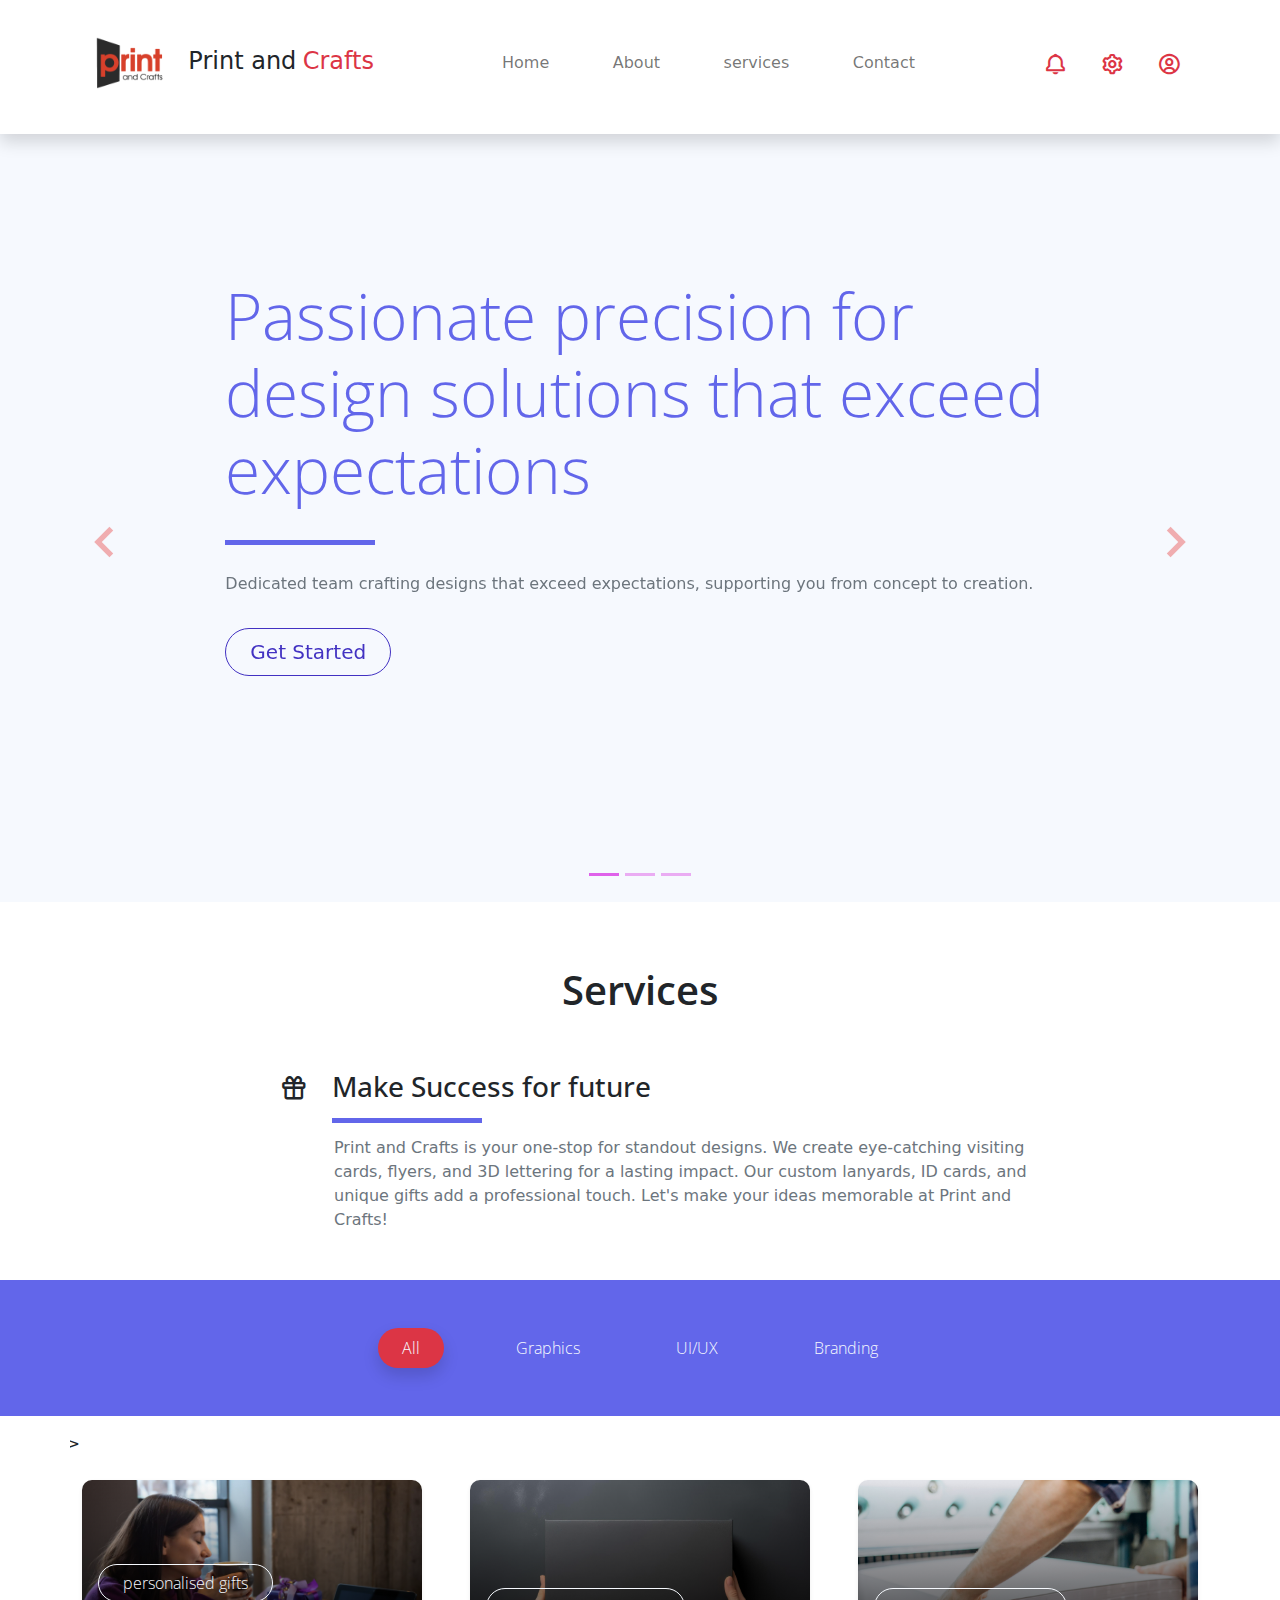
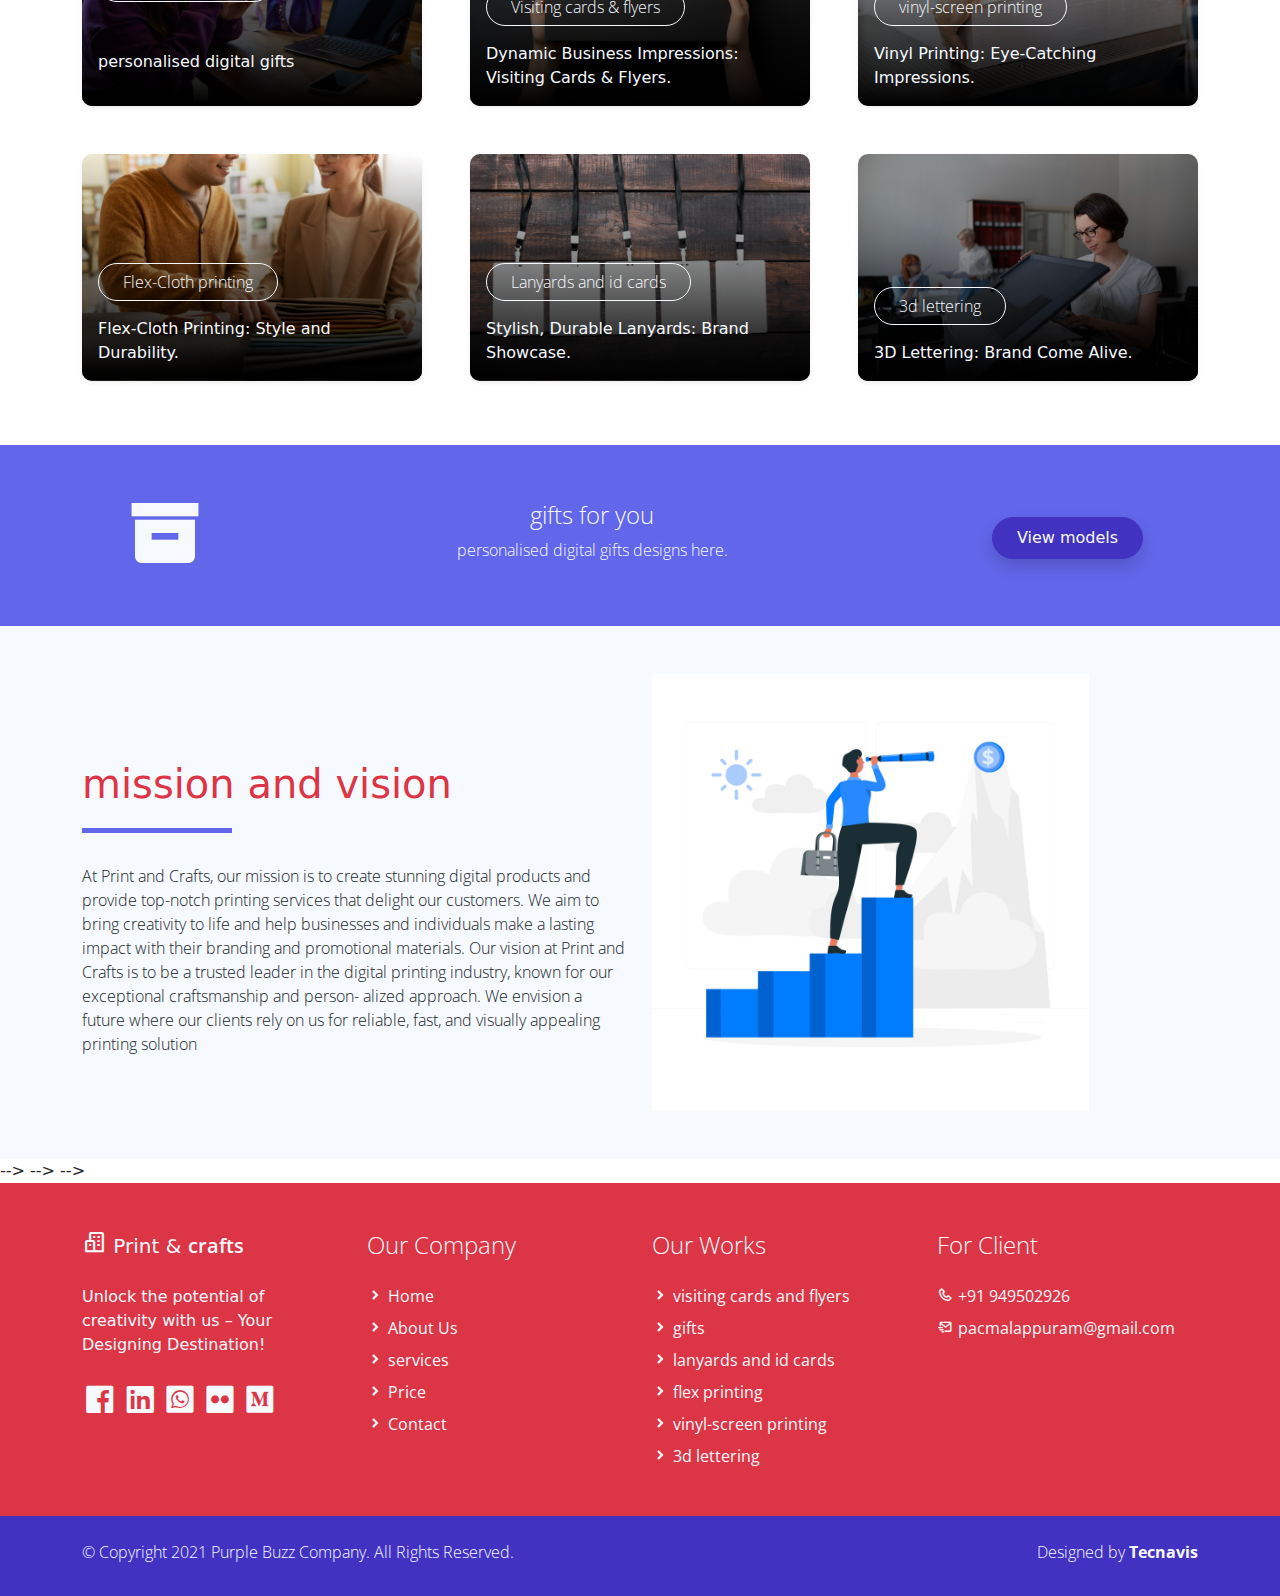
==== Purple.Buzz/Purple.Buzz/templatemo_561_purple_buzz/index.html @ 199727d6 "edit" ====
<!DOCTYPE html>
<html lang="en">

<head>
    <title>Purple Buzz HTML Template with Bootstrap 5 Beta 1</title>
    <meta charset="utf-8">
    <meta name="viewport" content="width=device-width, initial-scale=1">
    <link rel="apple-touch-icon" href="assets/img/apple-icon.png">
    <link rel="shortcut icon" type="image/x-icon" href="assets/img/favicon.ico">
    <!-- Load Require CSS -->
    <link href="assets/css/bootstrap.min.css" rel="stylesheet">
    <!-- Font CSS -->
    <link href="assets/css/boxicon.min.css" rel="stylesheet">
    <link href="https://fonts.googleapis.com/css2?family=Open+Sans:wght@300;400;600&display=swap" rel="stylesheet">
    <!-- Load Tempalte CSS -->
    <link rel="stylesheet" href="assets/css/templatemo.css">
    <!-- Custom CSS -->
    <link rel="stylesheet" href="assets/css/custom.css">
<!--
    
TemplateMo 561 Purple Buzz

https://templatemo.com/tm-561-purple-buzz

-->
</head>

<body>
    <!-- Header -->
    <nav id="main_nav" class="navbar navbar-expand-lg navbar-light bg-white shadow">
        <div class="container d-flex justify-content-between align-items-center">
            <a class="navbar-brand h1" href="index.html">
                <img src="./assets/img/logopc.png" width="100px">
                <span class="text-dark h4">Print and</span> <span class="text-danger h4">Crafts</span>
            </a>
            <button class="navbar-toggler border-0" type="button" data-bs-toggle="collapse" data-bs-target="#navbar-toggler-success" aria-controls="navbarSupportedContent" aria-expanded="false" aria-label="Toggle navigation">
                <span class="navbar-toggler-icon"></span>
            </button>

            <div class="align-self-center collapse navbar-collapse flex-fill  d-lg-flex justify-content-lg-between" id="navbar-toggler-success">
                <div class="flex-fill mx-xl-5 mb-2">
                    <ul class="nav navbar-nav d-flex justify-content-between mx-xl-5 text-center text-dark">
                        <li class="nav-item">
                            <a class="nav-link btn-outline-primary rounded-pill px-3" href="index.html">Home</a>
                        </li>
                        <li class="nav-item">
                            <a class="nav-link btn-outline-primary rounded-pill px-3" href="about.html">About</a>
                        </li>
                        <li class="nav-item">
                            <a class="nav-link btn-outline-primary rounded-pill px-3" href="work.html">services</a>
                        </li>
                        <!-- <li class="nav-item">
                            <a class="nav-link btn-outline-primary rounded-pill px-3" href="pricing.html">Pricing</a>
                        </li> -->
                        <li class="nav-item">
                            <a class="nav-link btn-outline-primary rounded-pill px-3" href="contact.html">Contact</a>
                        </li>
                    </ul>
                </div>
                <div class="navbar align-self-center d-flex">
                    <a class="nav-link" href="#"><i class='bx bx-bell bx-sm bx-tada-hover text-danger'></i></a>
                    <a class="nav-link" href="#"><i class='bx bx-cog bx-sm text-danger'></i></a>
                    <a class="nav-link" href="#"><i class='bx bx-user-circle bx-sm text-danger'></i></a>
                </div>
            </div>
        </div>
    </nav>
    <!-- Close Header -->


    <!-- Start Banner Hero -->
    <div class="banner-wrapper bg-light">
        <div id="index_banner" class="banner-vertical-center-index container-fluid pt-5">

            <!-- Start slider -->
            <div id="carouselExampleIndicators" class="carousel slide" data-bs-ride="carousel">
                <ol class="carousel-indicators">
                    <li data-bs-target="#carouselExampleIndicators" data-bs-slide-to="0" class="active"></li>
                    <li data-bs-target="#carouselExampleIndicators" data-bs-slide-to="1"></li>
                    <li data-bs-target="#carouselExampleIndicators" data-bs-slide-to="2"></li>
                </ol>
                <div class="carousel-inner">
                    <div class="carousel-item active">

                        <div class="py-5 row d-flex align-items-center">
                            <div class="banner-content col-lg-8 col-8 offset-2 m-lg-auto text-left py-5 pb-5">
                                <h1 class="banner-heading h1 text-secondary display-3 mb-0 pb-5 mx-0 px-0 light-300 typo-space-line">
                                    Passionate precision for design solutions that exceed expectations                              </h1>
                                <p class="banner-body text-muted py-3 mx-0 px-0">

                                    Dedicated team crafting designs that exceed expectations, supporting you from concept to creation.                              </p>
                                <a class="banner-button btn rounded-pill btn-outline-primary btn-lg px-4" href="#" role="button">Get Started</a>
                            </div>
                        </div>

                    </div>
                    <div class="carousel-item">

                        <div class="py-5 row d-flex align-items-center">
                            <div class="banner-content col-lg-8 col-8 offset-2 m-lg-auto text-left py-5 pb-5">
                                <h1 class="banner-heading h1 text-secondary display-3 mb-0 pb-3 mx-0 px-0 light-300">
                                    Welcome to Print and Crafts – Where Creativity Meets Precision!                                </h1>
                                <p class="banner-body text-muted py-3">
                                    Print and Crafts crafts visually appealing designs, including business essentials and unique items, with a touch of craftsmanship.
                                </p>
                                <a class="banner-button btn rounded-pill btn-outline-primary btn-lg px-4" href="#" role="button">Get Started</a>
                            </div>
                        </div>

                    </div>
                    <div class="carousel-item">

                        <div class="py-5 row d-flex align-items-center">
                            <div class="banner-content col-lg-8 col-8 offset-2 m-lg-auto text-left py-5 pb-5">
                                <h1 class="banner-heading h1 text-secondary display-3 mb-0 pb-3 mx-0 px-0 light-300">
                                    Unlock the potential of creativity with us – Your Designing Destination!                                </h1>
                                <p class="banner-body text-muted py-3">


                                    Step into a world of dimension with our stunning 3D lettering designs. Transform your signage and branding into works of art that capture attention.
                                    
                                </p>
                                <a class="banner-button btn rounded-pill btn-outline-primary btn-lg px-4" href="#" role="button">Get Started</a>
                            </div>
                        </div>

                    </div>
                </div>
                <a class="carousel-control-prev text-decoration-none" href="#carouselExampleIndicators" role="button" data-bs-slide="prev">
                    <i class='bx bx-chevron-left'></i>
                    <span class="visually-hidden">Previous</span>
                </a>
                <a class="carousel-control-next text-decoration-none" href="#carouselExampleIndicators" role="button" data-bs-slide="next">
                    <i class='bx bx-chevron-right'></i>
                    <span class="visually-hidden">Next</span>
                </a>
            </div>
            <!-- End slider -->

        </div>
    </div>
    <!-- End Banner Hero -->



    <!-- Start Service -->
    <section class="service-wrapper py-3">
        <div class="container-fluid pb-3">
            <div class="row">
                <h2 class="h2 text-center col-12 py-5 semi-bold-600">Services</h2>
                <div class="service-header col-2 col-lg-3 text-end light-300">
                    <i class='bx bx-gift h3 mt-1'></i>
                </div>
                <div class="service-heading col-10 col-lg-9 text-start float-end light-300">
                    <h2 class="h3 pb-4 typo-space-line">Make Success for future</h2>
                </div>
            </div>
            <p class="service-footer col-10 offset-2 col-lg-9 offset-lg-3 text-start pb-3 text-muted px-2">
                Print and Crafts is your one-stop for standout designs. We create eye-catching visiting cards, flyers, and 3D lettering for a lasting impact. Our custom
                 lanyards, ID cards, and unique gifts add a professional touch. Let's make your ideas memorable at Print and Crafts!
            </p>
        </div>

        <div class="service-tag py-5 bg-secondary">
            <div class="col-md-12">
                <ul class="nav d-flex justify-content-center">
                    <li class="nav-item mx-lg-4">
                        <a class="filter-btn nav-link btn-outline-primary active shadow rounded-pill text-light px-4 light-300 bg-danger" href="#" data-filter=".project">All</a>
                    </li>
                    <li class="nav-item mx-lg-4">
                        <a class="filter-btn nav-link btn-outline-primary rounded-pill text-light px-4 light-300" href="#" data-filter=".graphic">Graphics</a>
                    </li>
                    <li class="filter-btn nav-item mx-lg-4">
                        <a class="filter-btn nav-link btn-outline-primary rounded-pill text-light px-4 light-300" href="#" data-filter=".ui">UI/UX</a>
                    </li>
                    <li class="nav-item mx-lg-4">
                        <a class="filter-btn nav-link btn-outline-primary rounded-pill text-light px-4 light-300" href="#" data-filter=".branding">Branding</a>
                    </li>
                </ul>
            </div>
        </div>

    </section>

    <section class="container overflow-hidden py-5">
        <div class="row gx-5 gx-sm-3 gx-lg-5 gy-lg-5 gy-3 pb-3 projects">

            <!-- Start Recent Work -->
            <div class="col-xl-4 col-md-4 col-sm-6 project ui branding">
                <a href="#" class="service-work card border-0 text-white shadow-sm overflow-hidden mx-5 m-sm-0">
                    <img src="assets/img/young-woman-with-coffee-gift-box-front-laptop.jpg" alt="">
                    <div class="service-work-vertical card-img-overlay d-flex align-items-end">
                        <div class="service-work-content text-left text-light">
                            <span class="btn btn-outline-light rounded-pill lg-3 px-lg-4 light-300 mb-5">personalised gifts</span>
                            <p class="card-text  mb-3">personalised digital gifts</p>
                        </div>
                    </div>
                </a>
            </div><!-- End Recent Work -->

            <!-- Start Recent Work -->
            <div class="col-xl-4 col-md-4 col-sm-6 project ui graphic">
                <a href="#" class="service-work card border-0 text-white shadow-sm overflow-hidden mx-5 m-sm-0">
                    <img class="card-img" src="assets/img/4517.jpg" alt="Card image">
                    <div class="service-work-vertical card-img-overlay d-flex align-items-end">
                        <div class="service-work-content text-left text-light">
                            <span class="btn btn-outline-light rounded-pill mb-lg-3 px-lg-4 light-300">Visiting cards & flyers</span>
                            <p class="card-text">Dynamic Business Impressions: Visiting Cards & Flyers.</p>
                        </div>
                    </div>
                </a>
            </div><!-- End Recent Work -->

            <!-- Start Recent Work -->
          ?><!-- End Recent Work -->

            <!-- Start Recent Work -->
            <div class="col-xl-4 col-md-4 col-sm-6 project ui graphic">
                <a href="#" class="service-work card border-0 text-white shadow-sm overflow-hidden mx-5 m-sm-0">
                    <img class="card-img" src="assets/img/man-working-printing-house-with-paper-paints.jpg" alt="Card image">
                    <div class="service-work-vertical card-img-overlay d-flex align-items-end">
                        <div class="service-work-content text-left text-light">
                            <span class="btn btn-outline-light rounded-pill mb-lg-3 px-lg-4 light-300">vinyl-screen printing</span>
                            <p class="card-text">Vinyl Printing: Eye-Catching Impressions.</p>
                        </div>
                    </div>
                </a>
            </div><!-- End Recent Work -->

            <!-- Start Recent Work -->
            <!-- <div class="col-xl-4 col-md-4 col-sm-6 project ui graphic">
                <a href="#" class="service-work card border-0 text-white shadow-sm overflow-hidden mx-5 m-sm-0">
                    <img class="card-img" src="./assets/img/services-05.jpg" alt="Card image">
                    <div class="service-work-vertical card-img-overlay d-flex align-items-end">
                        <div class="service-work-content text-left text-light">
                            <span class="btn btn-outline-light rounded-pill mb-lg-3 px-lg-4 light-300">Digtal Marketing</span>
                            <p class="card-text">Lorem ipsum dolor sit amet, consectetur adipisicing</p>
                        </div>
                    </div>
                </a>
            </div>End Recent Work -->

            <!-- Start Recent Work -->
            <div class="col-xl-4 col-md-4 col-sm-6 project branding">
                <a href="#" class="service-work card border-0 text-white shadow-sm overflow-hidden mx-5 m-sm-0">
                    <img class="card-img" src="assets/img/scenery-designers-work.jpg" alt="Card image">
                    <div class="service-work-vertical card-img-overlay d-flex align-items-end">
                        <div class="service-work-content text-left text-light">
                            <span class="btn btn-outline-light rounded-pill mb-lg-3 px-lg-4 light-300">Flex-Cloth printing</span>
                            <p class="card-text">Flex-Cloth Printing: Style and Durability.</p>
                        </div>
                    </div>
                </a>
            </div><!-- End Recent Work -->

            <!-- Start Recent Work -->
            <div class="col-xl-4 col-md-4 col-sm-6 project branding">
                <a href="#" class="service-work card border-0 text-white shadow-sm overflow-hidden mx-5 m-sm-0">
                    <img class="card-img" src="assets/img/five-card-badges-with-ropes-wooden-table.jpg" alt="Card image">
                    <div class="service-work-vertical card-img-overlay d-flex align-items-end">
                        <div class="service-work-content text-left text-light">
                            <span class="btn btn-outline-light rounded-pill mb-lg-3 px-lg-4 light-300">Lanyards and id cards</span>
                            <p class="card-text">Stylish, Durable Lanyards: Brand Showcase.</p>
                        </div>
                    </div>
                </a>
            </div><!-- End Recent Work -->

            <!-- Start Recent Work -->
            <div class="col-xl-4 col-md-4 col-sm-6 project ui graphic branding">
                <a href="#" class="service-work card border-0 text-white shadow-sm overflow-hidden mx-5 m-sm-0">
                    <img class="card-img" src="./assets/img/woman-working-office-using-printer.jpg" alt="Card image">
                    <div class="service-work-vertical card-img-overlay d-flex align-items-end">
                        <div class="service-work-content text-left text-light">
                            <span class="btn btn-outline-light rounded-pill mb-lg-3 px-lg-4 light-300">3d lettering</span>
                            <p class="card-text">3D Lettering: Brand Come Alive.</p>
                        </div>
                    </div>
                </a>
            </div><!-- End Recent Work -->

        </div>
    </section>
    <!-- End Service -->






    <!-- Start View Work -->
  <section class="bg-secondary">
        <div class="container py-5">
            <div class="row d-flex justify-content-center text-center">
                <div class="col-lg-2 col-12 text-light align-items-center">
           
                    <i class='display-1 bx bxs-box bx-lg'></i>
                </div>
                <div class="col-lg-7 col-12 text-light pt-2">
                    <h3 class="h4 light-300">gifts for you</h3>
                    <p class="light-300">personalised digital gifts designs here.</p>
                </div>
                <div class="col-lg-3 col-12 pt-4">
                    <a href="#" class="btn btn-primary rounded-pill btn-block shadow px-4 py-2">View models</a>
                </div>
            </div>
        </div>
    </section>
    
 <!-- Start Banner Hero -->
 <section class="bg-light w-100">
    <div class="container">
        <div class="row d-flex align-items-center py-5">
            <div class="col-lg-6 text-start">
                <h1 class="h2 py-5 text-danger typo-space-line">mission and vision</h1>
                <p class="light-300">
                    At Print and Crafts, our mission is to create stunning digital products and provide top-notch printing services that delight our customers.
                    We aim to bring creativity to life and help businesses and individuals make a lasting impact with their branding and promotional materials.
                    Our vision at Print and Crafts is to be a trusted leader in the digital printing industry, known for our exceptional craftsmanship and person-
                    alized approach. We envision a future where our clients rely on us for reliable, fast, and visually appealing printing solution                </p>
            </div>
            <div class="col-lg-6">
                <img src="./assets/img/5899209.jpg" width="80%">
            </div>
        </div>
    </div>
</section>
<!-- End Banner Hero -->

    <!-- Start Recent Work
    <section class="py-5 mb-5">
        <div class="container">
            <div class="recent-work-header row text-center pb-5">
                <h2 class="col-md-6 m-auto h2 semi-bold-600 py-5">Recent Works</h2>
            </div>
            <div class="row gy-5 g-lg-5 mb-4">

                <!-- Start Recent Work -->
                <!-- <div class="col-md-4 mb-3">
                    <a href="#" class="recent-work card border-0 shadow-lg overflow-hidden">
                        <img class="recent-work-img card-img" src="./assets/img/recent-work-01.jpg" alt="Card image">
                        <div class="recent-work-vertical card-img-overlay d-flex align-items-end">
                            <div class="recent-work-content text-start mb-3 ml-3 text-dark">
                                <h3 class="card-title light-300">Social Media</h3>
                                <p class="card-text">Ullamco laboris nisi ut aliquip ex</p>
                            </div>
                        </div>
                    </a>
                </div>End Recent Work --> -->

                <!-- Start Recent Work -->
                <!-- <div class="col-md-4 mb-3">
                    <a href="#" class="recent-work card border-0 shadow-lg overflow-hidden">
                        <img class="recent-work-img card-img" src="./assets/img/recent-work-02.jpg" alt="Card image">
                        <div class="recent-work-vertical card-img-overlay d-flex align-items-end">
                            <div class="recent-work-content text-start mb-3 ml-3 text-dark">
                                <h3 class="card-title light-300">Web Marketing</h3>
                                <p class="card-text">Psum officia anim id est laborum.</p>
                            </div>
                        </div>
                    </a>
                </div>End Recent Work -->

                <!-- Start Recent Work -->
                <!-- <div class="col-md-4 mb-3">
                    <a href="#" class="recent-work card border-0 shadow-lg overflow-hidden">
                        <img class="recent-work-img card-img" src="./assets/img/recent-work-03.jpg" alt="Card image">
                        <div class="recent-work-vertical card-img-overlay d-flex align-items-end">
                            <div class="recent-work-content text-start mb-3 ml-3 text-dark">
                                <h3 class="card-title light-300">R & D</h3>
                                <p class="card-text">Sum dolor sit consencutur</p>
                            </div>
                        </div>
                    </a>
                </div>End Recent Work -->

                <!-- Start Recent Work -->
                <!-- <div class="col-md-4 mb-3">
                    <a href="#" class="recent-work card border-0 shadow-lg overflow-hidden">
                        <img class="recent-work-img card-img" src="./assets/img/recent-work-04.jpg" alt="Card image">
                        <div class="recent-work-vertical card-img-overlay d-flex align-items-end">
                            <div class="recent-work-content text-start mb-3 ml-3 text-dark">
                                <h3 class="card-title light-300">Public Relation</h3>
                                <p class="card-text">Lorem ipsum dolor sit amet</p>
                            </div>
                        </div>
                    </a>
                </div>End Recent Work -->

                <!-- Start Recent Work -->
                <!-- <div class="col-md-4 mb-3">
                    <a href="#" class="recent-work card border-0 shadow-lg overflow-hidden">
                        <img class="recent-work-img card-img" src="./assets/img/recent-work-05.jpg" alt="Card image">
                        <div class="recent-work-vertical card-img-overlay d-flex align-items-end">
                            <div class="recent-work-content text-start mb-3 ml-3 text-dark">
                                <h3 class="card-title light-300">Branding</h3>
                                <p class="card-text">Put enim ad minim veniam</p>
                            </div>
                        </div>
                    </a>
                </div><!-- End Recent Work -->

                <!-- Start Recent Work -->
                <!-- <div class="col-md-4 mb-3">
                    <a href="#" class="recent-work card border-0 shadow-lg overflow-hidden">
                        <img class="recent-work-img card-img" src="./assets/img/recent-work-06.jpg" alt="Card image">
                        <div class="recent-work-vertical card-img-overlay d-flex align-items-end">
                            <div class="recent-work-content text-start mb-3 ml-3 text-dark">
                                <h3 class="card-title light-300">Creative Design</h3>
                                <p class="card-text">Mollit anim id est laborum.</p>
                            </div>
                        </div>
                    </a>
                </div>End Recent Work -->

            </div>
        </div>
    </section> --> -->
    <!-- End Recent Work -->



    <!-- Start Footer -->
    <footer class="bg-danger pt-4">
        <div class="container">
            <div class="row py-4">

                <div class="col-lg-3 col-12 align-left">
                    <a class="navbar-brand" href="index.html">
                        <i class='bx bx-buildings bx-sm text-light'></i>
                        <span class="text-light h5">Print &</span> <span class="text-light h5 semi-bold-600">crafts</span>
                    </a>
                    <p class="text-light my-lg-4 my-2">
                      
Unlock the potential of creativity with us – Your Designing Destination!
                    </p>
                    <ul class="list-inline footer-icons light-300">
                        <li class="list-inline-item m-0">
                            <a class="text-light" target="_blank" href="http://facebook.com/">
                                <i class='bx bxl-facebook-square bx-md'></i>
                            </a>
                        </li>
                        <li class="list-inline-item m-0">
                            <a class="text-light" target="_blank" href="https://www.linkedin.com/">
                                <i class='bx bxl-linkedin-square bx-md'></i>
                            </a>
                        </li>
                        <li class="list-inline-item m-0">
                            <a class="text-light" target="_blank" href="https://www.whatsapp.com/">
                                <i class='bx bxl-whatsapp-square bx-md'></i>
                            </a>
                        </li>
                        <li class="list-inline-item m-0">
                            <a class="text-light" target="_blank" href="https://www.flickr.com/">
                                <i class='bx bxl-flickr-square bx-md'></i>
                            </a>
                        </li>
                        <li class="list-inline-item m-0">
                            <a class="text-light" target="_blank" href="https://www.medium.com/">
                                <i class='bx bxl-medium-square bx-md' ></i>
                            </a>
                        </li>
                    </ul>
                </div>

                <div class="col-lg-3 col-md-4 my-sm-0 mt-4">
                    <h3 class="h4 pb-lg-3 text-light light-300">Our Company</h2>
                        <ul class="list-unstyled text-light light-300">
                            <li class="pb-2">
                                <i class='bx-fw bx bxs-chevron-right bx-xs'></i><a class="text-decoration-none text-light" href="index.html">Home</a>
                            </li>
                            <li class="pb-2">
                                <i class='bx-fw bx bxs-chevron-right bx-xs'></i><a class="text-decoration-none text-light py-1" href="about.html">About Us</a>
                            </li>
                            <li class="pb-2">
                                <i class='bx-fw bx bxs-chevron-right bx-xs'></i><a class="text-decoration-none text-light py-1" href="work.html">services</a>
                            </li>
                            <li class="pb-2">
                                <i class='bx-fw bx bxs-chevron-right bx-xs'></i></i><a class="text-decoration-none text-light py-1" href="pricing.html">Price</a>
                            </li>
                            <li class="pb-2">
                                <i class='bx-fw bx bxs-chevron-right bx-xs'></i><a class="text-decoration-none text-light py-1" href="contact.html">Contact</a>
                            </li>
                        </ul>
                </div>

                <div class="col-lg-3 col-md-4 my-sm-0 mt-4">
                    <h2 class="h4 pb-lg-3 text-light light-300">Our Works</h2>
                    <ul class="list-unstyled text-light light-300">
                        <li class="pb-2">
                            <i class='bx-fw bx bxs-chevron-right bx-xs'></i><a class="text-decoration-none text-light py-1" href="#">visiting cards and flyers</a>
                        </li>
                        <li class="pb-2">
                            <i class='bx-fw bx bxs-chevron-right bx-xs'></i><a class="text-decoration-none text-light py-1" href="#">gifts </a>
                        </li>
                        <li class="pb-2">
                            <i class='bx-fw bx bxs-chevron-right bx-xs'></i><a class="text-decoration-none text-light py-1" href="#">lanyards and id cards</a>
                        </li>
                        <li class="pb-2">
                            <i class='bx-fw bx bxs-chevron-right bx-xs'></i><a class="text-decoration-none text-light py-1" href="#">flex printing</a>
                        </li>
                        <li class="pb-2">
                            <i class='bx-fw bx bxs-chevron-right bx-xs'></i><a class="text-decoration-none text-light py-1" href="#">vinyl-screen printing</a>
                        </li>
                        <li class="pb-2">
                            <i class='bx-fw bx bxs-chevron-right bx-xs'></i><a class="text-decoration-none text-light py-1" href="#">3d lettering</a>
                        </li>
                    </ul>
                </div>

                <div class="col-lg-3 col-md-4 my-sm-0 mt-4">
                    <h2 class="h4 pb-lg-3 text-light light-300">For Client</h2>
                    <ul class="list-unstyled text-light light-300">
                        <li class="pb-2">
                            <i class='bx-fw bx bx-phone bx-xs'></i><a class="text-decoration-none text-light py-1" href="tel:010-020-0340">+91 949502926</a>
                        </li>
                        <li class="pb-2">
                            <i class='bx-fw bx bx-mail-send bx-xs'></i><a class="text-decoration-none text-light py-1" href="mailto:info@company.com">pacmalappuram@gmail.com</a>
                        </li>
                    </ul>
                </div>

            </div>
        </div>

        <div class="w-100 bg-primary py-3">
            <div class="container">
                <div class="row pt-2">
                    <div class="col-lg-6 col-sm-12">
                        <p class="text-lg-start text-center text-light light-300">
                            © Copyright 2021 Purple Buzz Company. All Rights Reserved.
                        </p>
                    </div>
                    <div class="col-lg-6 col-sm-12">
                        <p class="text-lg-end text-center text-light light-300">
                            Designed by <a rel="sponsored" class="text-decoration-none text-light" href="https://www.tecnavis.com/" target="_blank"><strong>Tecnavis</strong></a>
                        </p>
                    </div>
                </div>
            </div>
        </div>

    </footer>
    <!-- End Footer -->


    <!-- Bootstrap -->
    <script src="assets/js/bootstrap.bundle.min.js"></script>
    <!-- Load jQuery require for isotope -->
    <script src="assets/js/jquery.min.js"></script>
    <!-- Isotope -->
    <script src="assets/js/isotope.pkgd.js"></script>
    <!-- Page Script -->
    <script>
        $(window).load(function() {
            // init Isotope
            var $projects = $('.projects').isotope({
                itemSelector: '.project',
                layoutMode: 'fitRows'
            });
            $(".filter-btn").click(function() {
                var data_filter = $(this).attr("data-filter");
                $projects.isotope({
                    filter: data_filter
                });
                $(".filter-btn").removeClass("active");
                $(".filter-btn").removeClass("shadow");
                $(this).addClass("active");
                $(this).addClass("shadow");
                return false;
            });
        });
    </script>
    <!-- Templatemo -->
    <script src="assets/js/templatemo.js"></script>
    <!-- Custom -->
    <script src="assets/js/custom.js"></script>

</body>

</html>
---- Purple.Buzz/Purple.Buzz/templatemo_561_purple_buzz/assets/css/boxicon.min.css ----
@font-face{font-family:'boxicons';font-weight:normal;font-style:normal;src:url('../fonts/boxicons.eot');src:url('../fonts/boxicons.eot') format('embedded-opentype'),url('../fonts/boxicons.woff2') format('woff2'),url('../fonts/boxicons.woff') format('woff'),url('../fonts/boxicons.ttf') format('truetype'),url('../fonts/boxicons.svg?#boxicons') format('svg')}.bx{font-family:'boxicons'!important;font-weight:normal;font-style:normal;font-variant:normal;line-height:1;display:inline-block;text-transform:none;speak:none;-webkit-font-smoothing:antialiased;-moz-osx-font-smoothing:grayscale}.bx-ul{margin-left:2em;padding-left:0;list-style:none}.bx-ul>li{position:relative}.bx-ul .bx{font-size:inherit;line-height:inherit;position:absolute;left:-2em;width:2em;text-align:center}@-webkit-keyframes spin{0%{-webkit-transform:rotate(0);transform:rotate(0)}100%{-webkit-transform:rotate(359deg);transform:rotate(359deg)}}@keyframes spin{0%{-webkit-transform:rotate(0);transform:rotate(0)}100%{-webkit-transform:rotate(359deg);transform:rotate(359deg)}}@-webkit-keyframes burst{0%{-webkit-transform:scale(1);transform:scale(1);opacity:1}90%{-webkit-transform:scale(1.5);transform:scale(1.5);opacity:0}}@keyframes burst{0%{-webkit-transform:scale(1);transform:scale(1);opacity:1}90%{-webkit-transform:scale(1.5);transform:scale(1.5);opacity:0}}@-webkit-keyframes flashing{0%{opacity:1}45%{opacity:0}90%{opacity:1}}@keyframes flashing{0%{opacity:1}45%{opacity:0}90%{opacity:1}}@-webkit-keyframes fade-left{0%{-webkit-transform:translateX(0);transform:translateX(0);opacity:1}75%{-webkit-transform:translateX(-20px);transform:translateX(-20px);opacity:0}}@keyframes fade-left{0%{-webkit-transform:translateX(0);transform:translateX(0);opacity:1}75%{-webkit-transform:translateX(-20px);transform:translateX(-20px);opacity:0}}@-webkit-keyframes fade-right{0%{-webkit-transform:translateX(0);transform:translateX(0);opacity:1}75%{-webkit-transform:translateX(20px);transform:translateX(20px);opacity:0}}@keyframes fade-right{0%{-webkit-transform:translateX(0);transform:translateX(0);opacity:1}75%{-webkit-transform:translateX(20px);transform:translateX(20px);opacity:0}}@-webkit-keyframes fade-up{0%{-webkit-transform:translateY(0);transform:translateY(0);opacity:1}75%{-webkit-transform:translateY(-20px);transform:translateY(-20px);opacity:0}}@keyframes fade-up{0%{-webkit-transform:translateY(0);transform:translateY(0);opacity:1}75%{-webkit-transform:translateY(-20px);transform:translateY(-20px);opacity:0}}@-webkit-keyframes fade-down{0%{-webkit-transform:translateY(0);transform:translateY(0);opacity:1}75%{-webkit-transform:translateY(20px);transform:translateY(20px);opacity:0}}@keyframes fade-down{0%{-webkit-transform:translateY(0);transform:translateY(0);opacity:1}75%{-webkit-transform:translateY(20px);transform:translateY(20px);opacity:0}}@-webkit-keyframes tada{from{-webkit-transform:scale3d(1,1,1);transform:scale3d(1,1,1)}10%,20%{-webkit-transform:scale3d(.95,.95,.95) rotate3d(0,0,1,-10deg);transform:scale3d(.95,.95,.95) rotate3d(0,0,1,-10deg)}30%,50%,70%,90%{-webkit-transform:scale3d(1,1,1) rotate3d(0,0,1,10deg);transform:scale3d(1,1,1) rotate3d(0,0,1,10deg)}40%,60%,80%{-webkit-transform:scale3d(1,1,1) rotate3d(0,0,1,-10deg);transform:scale3d(1,1,1) rotate3d(0,0,1,-10deg)}to{-webkit-transform:scale3d(1,1,1);transform:scale3d(1,1,1)}}@keyframes tada{from{-webkit-transform:scale3d(1,1,1);transform:scale3d(1,1,1)}10%,20%{-webkit-transform:scale3d(.95,.95,.95) rotate3d(0,0,1,-10deg);transform:scale3d(.95,.95,.95) rotate3d(0,0,1,-10deg)}30%,50%,70%,90%{-webkit-transform:scale3d(1,1,1) rotate3d(0,0,1,10deg);transform:scale3d(1,1,1) rotate3d(0,0,1,10deg)}40%,60%,80%{-webkit-transform:rotate3d(0,0,1,-10deg);transform:rotate3d(0,0,1,-10deg)}to{-webkit-transform:scale3d(1,1,1);transform:scale3d(1,1,1)}}.bx-spin{-webkit-animation:spin 2s linear infinite;animation:spin 2s linear infinite}.bx-spin-hover:hover{-webkit-animation:spin 2s linear infinite;animation:spin 2s linear infinite}.bx-tada{-webkit-animation:tada 1.5s ease infinite;animation:tada 1.5s ease infinite}.bx-tada-hover:hover{-webkit-animation:tada 1.5s ease infinite;animation:tada 1.5s ease infinite}.bx-flashing{-webkit-animation:flashing 1.5s infinite linear;animation:flashing 1.5s infinite linear}.bx-flashing-hover:hover{-webkit-animation:flashing 1.5s infinite linear;animation:flashing 1.5s infinite linear}.bx-burst{-webkit-animation:burst 1.5s infinite linear;animation:burst 1.5s infinite linear}.bx-burst-hover:hover{-webkit-animation:burst 1.5s infinite linear;animation:burst 1.5s infinite linear}.bx-fade-up{-webkit-animation:fade-up 1.5s infinite linear;animation:fade-up 1.5s infinite linear}.bx-fade-up-hover:hover{-webkit-animation:fade-up 1.5s infinite linear;animation:fade-up 1.5s infinite linear}.bx-fade-down{-webkit-animation:fade-down 1.5s infinite linear;animation:fade-down 1.5s infinite linear}.bx-fade-down-hover:hover{-webkit-animation:fade-down 1.5s infinite linear;animation:fade-down 1.5s infinite linear}.bx-fade-left{-webkit-animation:fade-left 1.5s infinite linear;animation:fade-left 1.5s infinite linear}.bx-fade-left-hover:hover{-webkit-animation:fade-left 1.5s infinite linear;animation:fade-left 1.5s infinite linear}.bx-fade-right{-webkit-animation:fade-right 1.5s infinite linear;animation:fade-right 1.5s infinite linear}.bx-fade-right-hover:hover{-webkit-animation:fade-right 1.5s infinite linear;animation:fade-right 1.5s infinite linear}.bx-xs{font-size:1rem!important}.bx-sm{font-size:1.55rem!important}.bx-md{font-size:2.25rem!important}.bx-fw{font-size:1.2857142857em;line-height:.8em;width:1.2857142857em;height:.8em;margin-top:-.2em!important;vertical-align:middle}.bx-lg{font-size:3.0!important}.bx-pull-left{float:left;margin-right:.3em!important}.bx-pull-right{float:right;margin-left:.3em!important}.bx-rotate-90{transform:rotate(90deg);-ms-filter:'progid:DXImageTransform.Microsoft.BasicImage(rotation=1)'}.bx-rotate-180{transform:rotate(180deg);-ms-filter:'progid:DXImageTransform.Microsoft.BasicImage(rotation=2)'}.bx-rotate-270{transform:rotate(270deg);-ms-filter:'progid:DXImageTransform.Microsoft.BasicImage(rotation=3)'}.bx-flip-horizontal{transform:scaleX(-1);-ms-filter:'progid:DXImageTransform.Microsoft.BasicImage(rotation=0,mirror=1)'}.bx-flip-vertical{transform:scaleY(-1);-ms-filter:'progid:DXImageTransform.Microsoft.BasicImage(rotation=2,mirror=1)'}.bx-border{padding:.25em;border:.07em solid rgba(0,0,0,.1);border-radius:.25em}.bx-border-circle{padding:.25em;border:.07em solid rgba(0,0,0,.1);border-radius:50%}.bx-abacus:before{content:"\e900"}.bx-accessibility:before{content:"\e901"}.bx-add-to-queue:before{content:"\e902"}.bx-adjust:before{content:"\e903"}.bx-alarm:before{content:"\e904"}.bx-alarm-add:before{content:"\e905"}.bx-alarm-exclamation:before{content:"\e906"}.bx-alarm-off:before{content:"\e907"}.bx-alarm-snooze:before{content:"\e908"}.bx-album:before{content:"\e909"}.bx-align-justify:before{content:"\e90a"}.bx-align-left:before{content:"\e90b"}.bx-align-middle:before{content:"\e90c"}.bx-align-right:before{content:"\e90d"}.bx-analyse:before{content:"\e90e"}.bx-anchor:before{content:"\e90f"}.bx-angry:before{content:"\e910"}.bx-aperture:before{content:"\e911"}.bx-arch:before{content:"\e912"}.bx-archive:before{content:"\e913"}.bx-archive-in:before{content:"\e914"}.bx-archive-out:before{content:"\e915"}.bx-area:before{content:"\e916"}.bx-arrow-back:before{content:"\e917"}.bx-arrow-from-bottom:before{content:"\e918"}.bx-arrow-from-left:before{content:"\e919"}.bx-arrow-from-right:before{content:"\e91a"}.bx-arrow-from-top:before{content:"\e91b"}.bx-arrow-to-bottom:before{content:"\e91c"}.bx-arrow-to-left:before{content:"\e91d"}.bx-arrow-to-right:before{content:"\e91e"}.bx-arrow-to-top:before{content:"\e91f"}.bx-at:before{content:"\e920"}.bx-atom:before{content:"\e921"}.bx-award:before{content:"\e922"}.bx-badge:before{content:"\e923"}.bx-badge-check:before{content:"\e924"}.bx-ball:before{content:"\e925"}.bx-band-aid:before{content:"\e926"}.bx-bar-chart:before{content:"\e927"}.bx-bar-chart-alt:before{content:"\e928"}.bx-bar-chart-alt-2:before{content:"\e929"}.bx-bar-chart-square:before{content:"\e92a"}.bx-barcode:before{content:"\e92b"}.bx-barcode-reader:before{content:"\e92c"}.bx-baseball:before{content:"\e92d"}.bx-basket:before{content:"\e92e"}.bx-basketball:before{content:"\e92f"}.bx-bath:before{content:"\e930"}.bx-battery:before{content:"\e931"}.bx-bed:before{content:"\e932"}.bx-been-here:before{content:"\e933"}.bx-beer:before{content:"\e934"}.bx-bell:before{content:"\e935"}.bx-bell-minus:before{content:"\e936"}.bx-bell-off:before{content:"\e937"}.bx-bell-plus:before{content:"\e938"}.bx-bible:before{content:"\e939"}.bx-bitcoin:before{content:"\e93a"}.bx-blanket:before{content:"\e93b"}.bx-block:before{content:"\e93c"}.bx-bluetooth:before{content:"\e93d"}.bx-body:before{content:"\e93e"}.bx-bold:before{content:"\e93f"}.bx-bolt-circle:before{content:"\e940"}.bx-bomb:before{content:"\e941"}.bx-bone:before{content:"\e942"}.bx-bong:before{content:"\e943"}.bx-book:before{content:"\e944"}.bx-book-add:before{content:"\e945"}.bx-book-alt:before{content:"\e946"}.bx-book-bookmark:before{content:"\e947"}.bx-book-content:before{content:"\e948"}.bx-book-heart:before{content:"\e949"}.bx-bookmark:before{content:"\e94a"}.bx-bookmark-alt:before{content:"\e94b"}.bx-bookmark-alt-minus:before{content:"\e94c"}.bx-bookmark-alt-plus:before{content:"\e94d"}.bx-bookmark-heart:before{content:"\e94e"}.bx-bookmark-minus:before{content:"\e94f"}.bx-bookmark-plus:before{content:"\e950"}.bx-bookmarks:before{content:"\e951"}.bx-book-open:before{content:"\e952"}.bx-book-reader:before{content:"\e953"}.bx-border-all:before{content:"\e954"}.bx-border-bottom:before{content:"\e955"}.bx-border-inner:before{content:"\e956"}.bx-border-left:before{content:"\e957"}.bx-border-none:before{content:"\e958"}.bx-border-outer:before{content:"\e959"}.bx-border-radius:before{content:"\e95a"}.bx-border-right:before{content:"\e95b"}.bx-border-top:before{content:"\e95c"}.bx-bot:before{content:"\e95d"}.bx-bowling-ball:before{content:"\e95e"}.bx-box:before{content:"\e95f"}.bx-bracket:before{content:"\e960"}.bx-braille:before{content:"\e961"}.bx-brain:before{content:"\e962"}.bx-briefcase:before{content:"\e963"}.bx-briefcase-alt:before{content:"\e964"}.bx-briefcase-alt-2:before{content:"\e965"}.bx-brightness:before{content:"\e966"}.bx-brightness-half:before{content:"\e967"}.bx-broadcast:before{content:"\e968"}.bx-brush:before{content:"\e969"}.bx-brush-alt:before{content:"\e96a"}.bx-bug:before{content:"\e96b"}.bx-bug-alt:before{content:"\e96c"}.bx-building:before{content:"\e96d"}.bx-building-house:before{content:"\e96e"}.bx-buildings:before{content:"\e96f"}.bx-bulb:before{content:"\e970"}.bx-bullseye:before{content:"\e971"}.bx-buoy:before{content:"\e972"}.bx-bus:before{content:"\e973"}.bx-bus-school:before{content:"\e974"}.bx-cabinet:before{content:"\e975"}.bx-cake:before{content:"\e976"}.bx-calculator:before{content:"\e977"}.bx-calendar:before{content:"\e978"}.bx-calendar-alt:before{content:"\e979"}.bx-calendar-check:before{content:"\e97a"}.bx-calendar-edit:before{content:"\e97b"}.bx-calendar-event:before{content:"\e97c"}.bx-calendar-exclamation:before{content:"\e97d"}.bx-calendar-heart:before{content:"\e97e"}.bx-calendar-minus:before{content:"\e97f"}.bx-calendar-plus:before{content:"\e980"}.bx-calendar-star:before{content:"\e981"}.bx-calendar-week:before{content:"\e982"}.bx-calendar-x:before{content:"\e983"}.bx-camera:before{content:"\e984"}.bx-camera-home:before{content:"\e985"}.bx-camera-movie:before{content:"\e986"}.bx-camera-off:before{content:"\e987"}.bx-capsule:before{content:"\e988"}.bx-captions:before{content:"\e989"}.bx-car:before{content:"\e98a"}.bx-card:before{content:"\e98b"}.bx-caret-down:before{content:"\e98c"}.bx-caret-down-circle:before{content:"\e98d"}.bx-caret-down-square:before{content:"\e98e"}.bx-caret-left:before{content:"\e98f"}.bx-caret-left-circle:before{content:"\e990"}.bx-caret-left-square:before{content:"\e991"}.bx-caret-right:before{content:"\e992"}.bx-caret-right-circle:before{content:"\e993"}.bx-caret-right-square:before{content:"\e994"}.bx-caret-up:before{content:"\e995"}.bx-caret-up-circle:before{content:"\e996"}.bx-caret-up-square:before{content:"\e997"}.bx-carousel:before{content:"\e998"}.bx-cart:before{content:"\e999"}.bx-cart-alt:before{content:"\e99a"}.bx-cast:before{content:"\e99b"}.bx-category:before{content:"\e99c"}.bx-category-alt:before{content:"\e99d"}.bx-cctv:before{content:"\e99e"}.bx-certification:before{content:"\e99f"}.bx-chair:before{content:"\e9a0"}.bx-chalkboard:before{content:"\e9a1"}.bx-chart:before{content:"\e9a2"}.bx-chat:before{content:"\e9a3"}.bx-check:before{content:"\e9a4"}.bx-checkbox:before{content:"\e9a5"}.bx-checkbox-checked:before{content:"\e9a6"}.bx-checkbox-square:before{content:"\e9a7"}.bx-check-circle:before{content:"\e9a8"}.bx-check-double:before{content:"\e9a9"}.bx-check-shield:before{content:"\e9aa"}.bx-check-square:before{content:"\e9ab"}.bx-chevron-down:before{content:"\e9ac"}.bx-chevron-down-circle:before{content:"\e9ad"}.bx-chevron-down-square:before{content:"\e9ae"}.bx-chevron-left:before{content:"\e9af"}.bx-chevron-left-circle:before{content:"\e9b0"}.bx-chevron-left-square:before{content:"\e9b1"}.bx-chevron-right:before{content:"\e9b2"}.bx-chevron-right-circle:before{content:"\e9b3"}.bx-chevron-right-square:before{content:"\e9b4"}.bx-chevrons-down:before{content:"\e9b5"}.bx-chevrons-left:before{content:"\e9b6"}.bx-chevrons-right:before{content:"\e9b7"}.bx-chevrons-up:before{content:"\e9b8"}.bx-chevron-up:before{content:"\e9b9"}.bx-chevron-up-circle:before{content:"\e9ba"}.bx-chevron-up-square:before{content:"\e9bb"}.bx-chip:before{content:"\e9bc"}.bx-church:before{content:"\e9bd"}.bx-circle:before{content:"\e9be"}.bx-clinic:before{content:"\e9bf"}.bx-clipboard:before{content:"\e9c0"}.bx-closet:before{content:"\e9c1"}.bx-cloud:before{content:"\e9c2"}.bx-cloud-download:before{content:"\e9c3"}.bx-cloud-drizzle:before{content:"\e9c4"}.bx-cloud-lightning:before{content:"\e9c5"}.bx-cloud-light-rain:before{content:"\e9c6"}.bx-cloud-rain:before{content:"\e9c7"}.bx-cloud-snow:before{content:"\e9c8"}.bx-cloud-upload:before{content:"\e9c9"}.bx-code:before{content:"\e9ca"}.bx-code-alt:before{content:"\e9cb"}.bx-code-block:before{content:"\e9cc"}.bx-code-curly:before{content:"\e9cd"}.bx-coffee:before{content:"\e9ce"}.bx-coffee-togo:before{content:"\e9cf"}.bx-cog:before{content:"\e9d0"}.bx-coin:before{content:"\e9d1"}.bx-coin-stack:before{content:"\e9d2"}.bx-collapse:before{content:"\e9d3"}.bx-collection:before{content:"\e9d4"}.bx-color-fill:before{content:"\e9d5"}.bx-columns:before{content:"\e9d6"}.bx-command:before{content:"\e9d7"}.bx-comment:before{content:"\e9d8"}.bx-comment-add:before{content:"\e9d9"}.bx-comment-check:before{content:"\e9da"}.bx-comment-detail:before{content:"\e9db"}.bx-comment-dots:before{content:"\e9dc"}.bx-comment-edit:before{content:"\e9dd"}.bx-comment-error:before{content:"\e9de"}.bx-comment-minus:before{content:"\e9df"}.bx-comment-x:before{content:"\e9e0"}.bx-compass:before{content:"\e9e1"}.bx-confused:before{content:"\e9e2"}.bx-conversation:before{content:"\e9e3"}.bx-cookie:before{content:"\e9e4"}.bx-cool:before{content:"\e9e5"}.bx-copy:before{content:"\e9e6"}.bx-copy-alt:before{content:"\e9e7"}.bx-copyright:before{content:"\e9e8"}.bx-credit-card:before{content:"\e9e9"}.bx-credit-card-alt:before{content:"\e9ea"}.bx-credit-card-front:before{content:"\e9eb"}.bx-crop:before{content:"\e9ec"}.bx-crosshair:before{content:"\e9ed"}.bx-crown:before{content:"\e9ee"}.bx-cube:before{content:"\e9ef"}.bx-cube-alt:before{content:"\e9f0"}.bx-cuboid:before{content:"\e9f1"}.bx-current-location:before{content:"\e9f2"}.bx-customize:before{content:"\e9f3"}.bx-cut:before{content:"\e9f4"}.bx-cycling:before{content:"\e9f5"}.bx-cylinder:before{content:"\e9f6"}.bx-data:before{content:"\e9f7"}.bx-desktop:before{content:"\e9f8"}.bx-detail:before{content:"\e9f9"}.bx-devices:before{content:"\e9fa"}.bx-dialpad:before{content:"\e9fb"}.bx-dialpad-alt:before{content:"\e9fc"}.bx-diamond:before{content:"\e9fd"}.bx-dice-1:before{content:"\e9fe"}.bx-dice-2:before{content:"\e9ff"}.bx-dice-3:before{content:"\ea00"}.bx-dice-4:before{content:"\ea01"}.bx-dice-5:before{content:"\ea02"}.bx-dice-6:before{content:"\ea03"}.bx-directions:before{content:"\ea04"}.bx-disc:before{content:"\ea05"}.bx-dish:before{content:"\ea06"}.bx-dislike:before{content:"\ea07"}.bx-dizzy:before{content:"\ea08"}.bx-dna:before{content:"\ea09"}.bx-dock-bottom:before{content:"\ea0a"}.bx-dock-left:before{content:"\ea0b"}.bx-dock-right:before{content:"\ea0c"}.bx-dock-top:before{content:"\ea0d"}.bx-dollar:before{content:"\ea0e"}.bx-dollar-circle:before{content:"\ea0f"}.bx-donate-blood:before{content:"\ea10"}.bx-donate-heart:before{content:"\ea11"}.bx-door-open:before{content:"\ea12"}.bx-dots-horizontal:before{content:"\ea13"}.bx-dots-horizontal-rounded:before{content:"\ea14"}.bx-dots-vertical:before{content:"\ea15"}.bx-dots-vertical-rounded:before{content:"\ea16"}.bx-doughnut-chart:before{content:"\ea17"}.bx-down-arrow:before{content:"\ea18"}.bx-down-arrow-alt:before{content:"\ea19"}.bx-down-arrow-circle:before{content:"\ea1a"}.bx-download:before{content:"\ea1b"}.bx-downvote:before{content:"\ea1c"}.bx-drink:before{content:"\ea1d"}.bx-droplet:before{content:"\ea1e"}.bx-dumbbell:before{content:"\ea1f"}.bx-duplicate:before{content:"\ea20"}.bx-edit:before{content:"\ea21"}.bx-edit-alt:before{content:"\ea22"}.bx-envelope:before{content:"\ea23"}.bx-envelope-open:before{content:"\ea24"}.bx-equalizer:before{content:"\ea25"}.bx-eraser:before{content:"\ea26"}.bx-error:before{content:"\ea27"}.bx-error-alt:before{content:"\ea28"}.bx-error-circle:before{content:"\ea29"}.bx-euro:before{content:"\ea2a"}.bx-exclude:before{content:"\ea2b"}.bx-exit:before{content:"\ea2c"}.bx-exit-fullscreen:before{content:"\ea2d"}.bx-expand:before{content:"\ea2e"}.bx-expand-alt:before{content:"\ea2f"}.bx-export:before{content:"\ea30"}.bx-extension:before{content:"\ea31"}.bx-face:before{content:"\ea32"}.bx-fast-forward:before{content:"\ea33"}.bx-fast-forward-circle:before{content:"\ea34"}.bx-female:before{content:"\ea35"}.bx-female-sign:before{content:"\ea36"}.bx-file:before{content:"\ea37"}.bx-file-blank:before{content:"\ea38"}.bx-file-find:before{content:"\ea39"}.bx-film:before{content:"\ea3a"}.bx-filter:before{content:"\ea3b"}.bx-filter-alt:before{content:"\ea3c"}.bx-fingerprint:before{content:"\ea3d"}.bx-first-aid:before{content:"\ea3e"}.bx-first-page:before{content:"\ea3f"}.bx-flag:before{content:"\ea40"}.bx-folder:before{content:"\ea41"}.bx-folder-minus:before{content:"\ea42"}.bx-folder-open:before{content:"\ea43"}.bx-folder-plus:before{content:"\ea44"}.bx-font:before{content:"\ea45"}.bx-font-color:before{content:"\ea46"}.bx-font-family:before{content:"\ea47"}.bx-font-size:before{content:"\ea48"}.bx-food-menu:before{content:"\ea49"}.bx-food-tag:before{content:"\ea4a"}.bx-football:before{content:"\ea4b"}.bx-fridge:before{content:"\ea4c"}.bx-fullscreen:before{content:"\ea4d"}.bx-game:before{content:"\ea4e"}.bx-gas-pump:before{content:"\ea4f"}.bx-ghost:before{content:"\ea50"}.bx-gift:before{content:"\ea51"}.bx-git-branch:before{content:"\ea52"}.bx-git-commit:before{content:"\ea53"}.bx-git-compare:before{content:"\ea54"}.bx-git-merge:before{content:"\ea55"}.bx-git-pull-request:before{content:"\ea56"}.bx-git-repo-forked:before{content:"\ea57"}.bx-glasses:before{content:"\ea58"}.bx-glasses-alt:before{content:"\ea59"}.bx-globe:before{content:"\ea5a"}.bx-globe-alt:before{content:"\ea5b"}.bx-grid:before{content:"\ea5c"}.bx-grid-alt:before{content:"\ea5d"}.bx-grid-horizontal:before{content:"\ea5e"}.bx-grid-small:before{content:"\ea5f"}.bx-grid-vertical:before{content:"\ea60"}.bx-group:before{content:"\ea61"}.bx-handicap:before{content:"\ea62"}.bx-happy:before{content:"\ea63"}.bx-happy-alt:before{content:"\ea64"}.bx-happy-beaming:before{content:"\ea65"}.bx-happy-heart-eyes:before{content:"\ea66"}.bx-hash:before{content:"\ea67"}.bx-hdd:before{content:"\ea68"}.bx-heading:before{content:"\ea69"}.bx-headphone:before{content:"\ea6a"}.bx-health:before{content:"\ea6b"}.bx-heart:before{content:"\ea6c"}.bx-heart-circle:before{content:"\ea6d"}.bx-heart-square:before{content:"\ea6e"}.bx-help-circle:before{content:"\ea6f"}.bx-hide:before{content:"\ea70"}.bx-highlight:before{content:"\ea71"}.bx-history:before{content:"\ea72"}.bx-hive:before{content:"\ea73"}.bx-home:before{content:"\ea74"}.bx-home-alt:before{content:"\ea75"}.bx-home-circle:before{content:"\ea76"}.bx-home-heart:before{content:"\ea77"}.bx-home-smile:before{content:"\ea78"}.bx-horizontal-center:before{content:"\ea79"}.bx-hotel:before{content:"\ea7a"}.bx-hourglass:before{content:"\ea7b"}.bx-id-card:before{content:"\ea7c"}.bx-image:before{content:"\ea7d"}.bx-image-add:before{content:"\ea7e"}.bx-image-alt:before{content:"\ea7f"}.bx-images:before{content:"\ea80"}.bx-import:before{content:"\ea81"}.bx-infinite:before{content:"\ea82"}.bx-info-circle:before{content:"\ea83"}.bx-info-square:before{content:"\ea84"}.bx-intersect:before{content:"\ea85"}.bx-italic:before{content:"\ea86"}.bx-joystick:before{content:"\ea87"}.bx-joystick-alt:before{content:"\ea88"}.bx-joystick-button:before{content:"\ea89"}.bx-key:before{content:"\ea8a"}.bx-label:before{content:"\ea8b"}.bx-landscape:before{content:"\ea8c"}.bx-laptop:before{content:"\ea8d"}.bx-last-page:before{content:"\ea8e"}.bx-laugh:before{content:"\ea8f"}.bx-layer:before{content:"\ea90"}.bx-layer-minus:before{content:"\ea91"}.bx-layer-plus:before{content:"\ea92"}.bx-layout:before{content:"\ea93"}.bx-left-arrow:before{content:"\ea94"}.bx-left-arrow-alt:before{content:"\ea95"}.bx-left-arrow-circle:before{content:"\ea96"}.bx-left-down-arrow-circle:before{content:"\ea97"}.bx-left-indent:before{content:"\ea98"}.bx-left-top-arrow-circle:before{content:"\ea99"}.bx-library:before{content:"\ea9a"}.bx-like:before{content:"\ea9b"}.bx-line-chart:before{content:"\ea9c"}.bx-line-chart-down:before{content:"\ea9d"}.bx-link:before{content:"\ea9e"}.bx-link-alt:before{content:"\ea9f"}.bx-link-external:before{content:"\eaa0"}.bx-lira:before{content:"\eaa1"}.bx-list-check:before{content:"\eaa2"}.bx-list-minus:before{content:"\eaa3"}.bx-list-ol:before{content:"\eaa4"}.bx-list-plus:before{content:"\eaa5"}.bx-list-ul:before{content:"\eaa6"}.bx-loader:before{content:"\eaa7"}.bx-loader-alt:before{content:"\eaa8"}.bx-loader-circle:before{content:"\eaa9"}.bx-location-plus:before{content:"\eaaa"}.bx-lock:before{content:"\eaab"}.bx-lock-alt:before{content:"\eaac"}.bx-lock-open:before{content:"\eaad"}.bx-lock-open-alt:before{content:"\eaae"}.bx-log-in:before{content:"\eaaf"}.bx-log-in-circle:before{content:"\eab0"}.bx-log-out:before{content:"\eab1"}.bx-log-out-circle:before{content:"\eab2"}.bx-low-vision:before{content:"\eab3"}.bx-magnet:before{content:"\eab4"}.bx-mail-send:before{content:"\eab5"}.bx-male:before{content:"\eab6"}.bx-male-sign:before{content:"\eab7"}.bx-map:before{content:"\eab8"}.bx-map-alt:before{content:"\eab9"}.bx-map-pin:before{content:"\eaba"}.bx-mask:before{content:"\eabb"}.bx-medal:before{content:"\eabc"}.bx-meh:before{content:"\eabd"}.bx-meh-alt:before{content:"\eabe"}.bx-meh-blank:before{content:"\eabf"}.bx-memory-card:before{content:"\eac0"}.bx-menu:before{content:"\eac1"}.bx-menu-alt-left:before{content:"\eac2"}.bx-menu-alt-right:before{content:"\eac3"}.bx-merge:before{content:"\eac4"}.bx-message:before{content:"\eac5"}.bx-message-add:before{content:"\eac6"}.bx-message-alt:before{content:"\eac7"}.bx-message-alt-add:before{content:"\eac8"}.bx-message-alt-check:before{content:"\eac9"}.bx-message-alt-detail:before{content:"\eaca"}.bx-message-alt-dots:before{content:"\eacb"}.bx-message-alt-edit:before{content:"\eacc"}.bx-message-alt-error:before{content:"\eacd"}.bx-message-alt-minus:before{content:"\eace"}.bx-message-alt-x:before{content:"\eacf"}.bx-message-check:before{content:"\ead0"}.bx-message-detail:before{content:"\ead1"}.bx-message-dots:before{content:"\ead2"}.bx-message-edit:before{content:"\ead3"}.bx-message-error:before{content:"\ead4"}.bx-message-minus:before{content:"\ead5"}.bx-message-rounded:before{content:"\ead6"}.bx-message-rounded-add:before{content:"\ead7"}.bx-message-rounded-check:before{content:"\ead8"}.bx-message-rounded-detail:before{content:"\ead9"}.bx-message-rounded-dots:before{content:"\eada"}.bx-message-rounded-edit:before{content:"\eadb"}.bx-message-rounded-error:before{content:"\eadc"}.bx-message-rounded-minus:before{content:"\eadd"}.bx-message-rounded-x:before{content:"\eade"}.bx-message-square:before{content:"\eadf"}.bx-message-square-add:before{content:"\eae0"}.bx-message-square-check:before{content:"\eae1"}.bx-message-square-detail:before{content:"\eae2"}.bx-message-square-dots:before{content:"\eae3"}.bx-message-square-edit:before{content:"\eae4"}.bx-message-square-error:before{content:"\eae5"}.bx-message-square-minus:before{content:"\eae6"}.bx-message-square-x:before{content:"\eae7"}.bx-message-x:before{content:"\eae8"}.bx-meteor:before{content:"\eae9"}.bx-microchip:before{content:"\eaea"}.bx-microphone:before{content:"\eaeb"}.bx-microphone-off:before{content:"\eaec"}.bx-minus:before{content:"\eaed"}.bx-minus-back:before{content:"\eaee"}.bx-minus-circle:before{content:"\eaef"}.bx-minus-front:before{content:"\eaf0"}.bx-mobile:before{content:"\eaf1"}.bx-mobile-alt:before{content:"\eaf2"}.bx-mobile-landscape:before{content:"\eaf3"}.bx-mobile-vibration:before{content:"\eaf4"}.bx-money:before{content:"\eaf5"}.bx-moon:before{content:"\eaf6"}.bx-mouse:before{content:"\eaf7"}.bx-mouse-alt:before{content:"\eaf8"}.bx-move:before{content:"\eaf9"}.bx-move-horizontal:before{content:"\eafa"}.bx-move-vertical:before{content:"\eafb"}.bx-movie:before{content:"\eafc"}.bx-movie-play:before{content:"\eafd"}.bx-music:before{content:"\eafe"}.bx-navigation:before{content:"\eaff"}.bx-network-chart:before{content:"\eb00"}.bx-news:before{content:"\eb01"}.bx-no-entry:before{content:"\eb02"}.bx-note:before{content:"\eb03"}.bx-notepad:before{content:"\eb04"}.bx-notification:before{content:"\eb05"}.bx-notification-off:before{content:"\eb06"}.bx-outline:before{content:"\eb07"}.bx-package:before{content:"\eb08"}.bx-paint:before{content:"\eb09"}.bx-paint-roll:before{content:"\eb0a"}.bx-palette:before{content:"\eb0b"}.bx-paperclip:before{content:"\eb0c"}.bx-paper-plane:before{content:"\eb0d"}.bx-paragraph:before{content:"\eb0e"}.bx-paste:before{content:"\eb0f"}.bx-pause:before{content:"\eb10"}.bx-pause-circle:before{content:"\eb11"}.bx-pen:before{content:"\eb12"}.bx-pencil:before{content:"\eb13"}.bx-phone:before{content:"\eb14"}.bx-phone-call:before{content:"\eb15"}.bx-phone-incoming:before{content:"\eb16"}.bx-phone-outgoing:before{content:"\eb17"}.bx-photo-album:before{content:"\eb18"}.bx-pie-chart:before{content:"\eb19"}.bx-pie-chart-alt:before{content:"\eb1a"}.bx-pie-chart-alt-2:before{content:"\eb1b"}.bx-pin:before{content:"\eb1c"}.bx-planet:before{content:"\eb1d"}.bx-play:before{content:"\eb1e"}.bx-play-circle:before{content:"\eb1f"}.bx-plug:before{content:"\eb20"}.bx-plus:before{content:"\eb21"}.bx-plus-circle:before{content:"\eb22"}.bx-plus-medical:before{content:"\eb23"}.bx-pointer:before{content:"\eb24"}.bx-poll:before{content:"\eb25"}.bx-polygon:before{content:"\eb26"}.bx-pound:before{content:"\eb27"}.bx-power-off:before{content:"\eb28"}.bx-printer:before{content:"\eb29"}.bx-pulse:before{content:"\eb2a"}.bx-purchase-tag:before{content:"\eb2b"}.bx-purchase-tag-alt:before{content:"\eb2c"}.bx-pyramid:before{content:"\eb2d"}.bx-question-mark:before{content:"\eb2e"}.bx-radar:before{content:"\eb2f"}.bx-radio:before{content:"\eb30"}.bx-radio-circle:before{content:"\eb31"}.bx-radio-circle-marked:before{content:"\eb32"}.bx-receipt:before{content:"\eb33"}.bx-rectangle:before{content:"\eb34"}.bx-recycle:before{content:"\eb35"}.bx-redo:before{content:"\eb36"}.bx-refresh:before{content:"\eb37"}.bx-rename:before{content:"\eb38"}.bx-repeat:before{content:"\eb39"}.bx-reply:before{content:"\eb3a"}.bx-reply-all:before{content:"\eb3b"}.bx-repost:before{content:"\eb3c"}.bx-reset:before{content:"\eb3d"}.bx-restaurant:before{content:"\eb3e"}.bx-revision:before{content:"\eb3f"}.bx-rewind:before{content:"\eb40"}.bx-rewind-circle:before{content:"\eb41"}.bx-right-arrow:before{content:"\eb42"}.bx-right-arrow-alt:before{content:"\eb43"}.bx-right-arrow-circle:before{content:"\eb44"}.bx-right-down-arrow-circle:before{content:"\eb45"}.bx-right-indent:before{content:"\eb46"}.bx-right-top-arrow-circle:before{content:"\eb47"}.bx-rocket:before{content:"\eb48"}.bx-rotate-left:before{content:"\eb49"}.bx-rotate-right:before{content:"\eb4a"}.bx-rss:before{content:"\eb4b"}.bx-ruble:before{content:"\eb4c"}.bx-ruler:before{content:"\eb4d"}.bx-run:before{content:"\eb4e"}.bx-rupee:before{content:"\eb4f"}.bx-sad:before{content:"\eb50"}.bx-save:before{content:"\eb51"}.bx-scan:before{content:"\eb52"}.bx-screenshot:before{content:"\eb53"}.bx-search:before{content:"\eb54"}.bx-search-alt:before{content:"\eb55"}.bx-search-alt-2:before{content:"\eb56"}.bx-selection:before{content:"\eb57"}.bx-select-multiple:before{content:"\eb58"}.bx-send:before{content:"\eb59"}.bx-server:before{content:"\eb5a"}.bx-shape-circle:before{content:"\eb5b"}.bx-shape-polygon:before{content:"\eb5c"}.bx-shape-square:before{content:"\eb5d"}.bx-shape-triangle:before{content:"\eb5e"}.bx-share:before{content:"\eb5f"}.bx-share-alt:before{content:"\eb60"}.bx-shekel:before{content:"\eb61"}.bx-shield:before{content:"\eb62"}.bx-shield-alt:before{content:"\eb63"}.bx-shield-alt-2:before{content:"\eb64"}.bx-shield-quarter:before{content:"\eb65"}.bx-shield-x:before{content:"\eb66"}.bx-shocked:before{content:"\eb67"}.bx-shopping-bag:before{content:"\eb68"}.bx-show:before{content:"\eb69"}.bx-show-alt:before{content:"\eb6a"}.bx-shuffle:before{content:"\eb6b"}.bx-sidebar:before{content:"\eb6c"}.bx-sitemap:before{content:"\eb6d"}.bx-skip-next:before{content:"\eb6e"}.bx-skip-next-circle:before{content:"\eb6f"}.bx-skip-previous:before{content:"\eb70"}.bx-skip-previous-circle:before{content:"\eb71"}.bx-sleepy:before{content:"\eb72"}.bx-slider:before{content:"\eb73"}.bx-slider-alt:before{content:"\eb74"}.bx-slideshow:before{content:"\eb75"}.bx-smile:before{content:"\eb76"}.bx-sort:before{content:"\eb77"}.bx-sort-alt-2:before{content:"\eb78"}.bx-sort-a-z:before{content:"\eb79"}.bx-sort-down:before{content:"\eb7a"}.bx-sort-up:before{content:"\eb7b"}.bx-sort-z-a:before{content:"\eb7c"}.bx-spa:before{content:"\eb7d"}.bx-space-bar:before{content:"\eb7e"}.bx-spray-can:before{content:"\eb7f"}.bx-spreadsheet:before{content:"\eb80"}.bx-square:before{content:"\eb81"}.bx-square-rounded:before{content:"\eb82"}.bx-star:before{content:"\eb83"}.bx-station:before{content:"\eb84"}.bx-stats:before{content:"\eb85"}.bx-sticker:before{content:"\eb86"}.bx-stop:before{content:"\eb87"}.bx-stop-circle:before{content:"\eb88"}.bx-stopwatch:before{content:"\eb89"}.bx-store:before{content:"\eb8a"}.bx-store-alt:before{content:"\eb8b"}.bx-street-view:before{content:"\eb8c"}.bx-strikethrough:before{content:"\eb8d"}.bx-subdirectory-left:before{content:"\eb8e"}.bx-subdirectory-right:before{content:"\eb8f"}.bx-sun:before{content:"\eb90"}.bx-support:before{content:"\eb91"}.bx-swim:before{content:"\eb92"}.bx-sync:before{content:"\eb93"}.bx-tab:before{content:"\eb94"}.bx-table:before{content:"\eb95"}.bx-tachometer:before{content:"\eb96"}.bx-tag:before{content:"\eb97"}.bx-tag-alt:before{content:"\eb98"}.bx-target-lock:before{content:"\eb99"}.bx-task:before{content:"\eb9a"}.bx-task-x:before{content:"\eb9b"}.bx-taxi:before{content:"\eb9c"}.bx-tennis-ball:before{content:"\eb9d"}.bx-terminal:before{content:"\eb9e"}.bx-test-tube:before{content:"\eb9f"}.bx-text:before{content:"\eba0"}.bx-time:before{content:"\eba1"}.bx-time-five:before{content:"\eba2"}.bx-timer:before{content:"\eba3"}.bx-tired:before{content:"\eba4"}.bx-toggle-left:before{content:"\eba5"}.bx-toggle-right:before{content:"\eba6"}.bx-tone:before{content:"\eba7"}.bx-traffic-cone:before{content:"\eba8"}.bx-train:before{content:"\eba9"}.bx-transfer:before{content:"\ebaa"}.bx-transfer-alt:before{content:"\ebab"}.bx-trash:before{content:"\ebac"}.bx-trash-alt:before{content:"\ebad"}.bx-trending-down:before{content:"\ebae"}.bx-trending-up:before{content:"\ebaf"}.bx-trim:before{content:"\ebb0"}.bx-trip:before{content:"\ebb1"}.bx-trophy:before{content:"\ebb2"}.bx-tv:before{content:"\ebb3"}.bx-underline:before{content:"\ebb4"}.bx-undo:before{content:"\ebb5"}.bx-unite:before{content:"\ebb6"}.bx-unlink:before{content:"\ebb7"}.bx-up-arrow:before{content:"\ebb8"}.bx-up-arrow-alt:before{content:"\ebb9"}.bx-up-arrow-circle:before{content:"\ebba"}.bx-upload:before{content:"\ebbb"}.bx-upside-down:before{content:"\ebbc"}.bx-upvote:before{content:"\ebbd"}.bx-usb:before{content:"\ebbe"}.bx-user:before{content:"\ebbf"}.bx-user-check:before{content:"\ebc0"}.bx-user-circle:before{content:"\ebc1"}.bx-user-minus:before{content:"\ebc2"}.bx-user-pin:before{content:"\ebc3"}.bx-user-plus:before{content:"\ebc4"}.bx-user-voice:before{content:"\ebc5"}.bx-user-x:before{content:"\ebc6"}.bx-vector:before{content:"\ebc7"}.bx-vertical-center:before{content:"\ebc8"}.bx-vial:before{content:"\ebc9"}.bx-video:before{content:"\ebca"}.bx-video-off:before{content:"\ebcb"}.bx-video-plus:before{content:"\ebcc"}.bx-video-recording:before{content:"\ebcd"}.bx-voicemail:before{content:"\ebce"}.bx-volume:before{content:"\ebcf"}.bx-volume-full:before{content:"\ebd0"}.bx-volume-low:before{content:"\ebd1"}.bx-volume-mute:before{content:"\ebd2"}.bx-walk:before{content:"\ebd3"}.bx-wallet:before{content:"\ebd4"}.bx-wallet-alt:before{content:"\ebd5"}.bx-water:before{content:"\ebd6"}.bx-webcam:before{content:"\ebd7"}.bx-wifi:before{content:"\ebd8"}.bx-wifi-0:before{content:"\ebd9"}.bx-wifi-1:before{content:"\ebda"}.bx-wifi-2:before{content:"\ebdb"}.bx-wifi-off:before{content:"\ebdc"}.bx-wind:before{content:"\ebdd"}.bx-window:before{content:"\ebde"}.bx-window-alt:before{content:"\ebdf"}.bx-window-close:before{content:"\ebe0"}.bx-window-open:before{content:"\ebe1"}.bx-windows:before{content:"\ebe2"}.bx-wine:before{content:"\ebe3"}.bx-wink-smile:before{content:"\ebe4"}.bx-wink-tongue:before{content:"\ebe5"}.bx-won:before{content:"\ebe6"}.bx-world:before{content:"\ebe7"}.bx-wrench:before{content:"\ebe8"}.bx-x:before{content:"\ebe9"}.bx-x-circle:before{content:"\ebea"}.bx-yen:before{content:"\ebeb"}.bx-zoom-in:before{content:"\ebec"}.bx-zoom-out:before{content:"\ebed"}.bxs-add-to-queue:before{content:"\ebee"}.bxs-adjust:before{content:"\ebef"}.bxs-adjust-alt:before{content:"\ebf0"}.bxs-alarm:before{content:"\ebf1"}.bxs-alarm-add:before{content:"\ebf2"}.bxs-alarm-exclamation:before{content:"\ebf3"}.bxs-alarm-off:before{content:"\ebf4"}.bxs-alarm-snooze:before{content:"\ebf5"}.bxs-album:before{content:"\ebf6"}.bxs-ambulance:before{content:"\ebf7"}.bxs-analyse:before{content:"\ebf8"}.bxs-angry:before{content:"\ebf9"}.bxs-arch:before{content:"\ebfa"}.bxs-archive:before{content:"\ebfb"}.bxs-archive-in:before{content:"\ebfc"}.bxs-archive-out:before{content:"\ebfd"}.bxs-area:before{content:"\ebfe"}.bxs-arrow-from-bottom:before{content:"\ebff"}.bxs-arrow-from-left:before{content:"\ec00"}.bxs-arrow-from-right:before{content:"\ec01"}.bxs-arrow-from-top:before{content:"\ec02"}.bxs-arrow-to-bottom:before{content:"\ec03"}.bxs-arrow-to-left:before{content:"\ec04"}.bxs-arrow-to-right:before{content:"\ec05"}.bxs-arrow-to-top:before{content:"\ec06"}.bxs-award:before{content:"\ec07"}.bxs-baby-carriage:before{content:"\ec08"}.bxs-backpack:before{content:"\ec09"}.bxs-badge:before{content:"\ec0a"}.bxs-badge-check:before{content:"\ec0b"}.bxs-badge-dollar:before{content:"\ec0c"}.bxs-ball:before{content:"\ec0d"}.bxs-band-aid:before{content:"\ec0e"}.bxs-bank:before{content:"\ec0f"}.bxs-bar-chart-alt-2:before{content:"\ec10"}.bxs-bar-chart-square:before{content:"\ec11"}.bxs-barcode:before{content:"\ec12"}.bxs-baseball:before{content:"\ec13"}.bxs-basket:before{content:"\ec14"}.bxs-basketball:before{content:"\ec15"}.bxs-bath:before{content:"\ec16"}.bxs-battery:before{content:"\ec17"}.bxs-battery-charging:before{content:"\ec18"}.bxs-battery-full:before{content:"\ec19"}.bxs-battery-low:before{content:"\ec1a"}.bxs-bed:before{content:"\ec1b"}.bxs-been-here:before{content:"\ec1c"}.bxs-beer:before{content:"\ec1d"}.bxs-bell:before{content:"\ec1e"}.bxs-bell-minus:before{content:"\ec1f"}.bxs-bell-off:before{content:"\ec20"}.bxs-bell-plus:before{content:"\ec21"}.bxs-bell-ring:before{content:"\ec22"}.bxs-bible:before{content:"\ec23"}.bxs-binoculars:before{content:"\ec24"}.bxs-blanket:before{content:"\ec25"}.bxs-bolt:before{content:"\ec26"}.bxs-bolt-circle:before{content:"\ec27"}.bxs-bomb:before{content:"\ec28"}.bxs-bone:before{content:"\ec29"}.bxs-bong:before{content:"\ec2a"}.bxs-book:before{content:"\ec2b"}.bxs-book-add:before{content:"\ec2c"}.bxs-book-alt:before{content:"\ec2d"}.bxs-book-bookmark:before{content:"\ec2e"}.bxs-book-content:before{content:"\ec2f"}.bxs-book-heart:before{content:"\ec30"}.bxs-bookmark:before{content:"\ec31"}.bxs-bookmark-alt:before{content:"\ec32"}.bxs-bookmark-alt-minus:before{content:"\ec33"}.bxs-bookmark-alt-plus:before{content:"\ec34"}.bxs-bookmark-heart:before{content:"\ec35"}.bxs-bookmark-minus:before{content:"\ec36"}.bxs-bookmark-plus:before{content:"\ec37"}.bxs-bookmarks:before{content:"\ec38"}.bxs-bookmark-star:before{content:"\ec39"}.bxs-book-open:before{content:"\ec3a"}.bxs-book-reader:before{content:"\ec3b"}.bxs-bot:before{content:"\ec3c"}.bxs-bowling-ball:before{content:"\ec3d"}.bxs-box:before{content:"\ec3e"}.bxs-brain:before{content:"\ec3f"}.bxs-briefcase:before{content:"\ec40"}.bxs-briefcase-alt:before{content:"\ec41"}.bxs-briefcase-alt-2:before{content:"\ec42"}.bxs-brightness:before{content:"\ec43"}.bxs-brightness-half:before{content:"\ec44"}.bxs-brush:before{content:"\ec45"}.bxs-brush-alt:before{content:"\ec46"}.bxs-bug:before{content:"\ec47"}.bxs-bug-alt:before{content:"\ec48"}.bxs-building:before{content:"\ec49"}.bxs-building-house:before{content:"\ec4a"}.bxs-buildings:before{content:"\ec4b"}.bxs-bulb:before{content:"\ec4c"}.bxs-bullseye:before{content:"\ec4d"}.bxs-buoy:before{content:"\ec4e"}.bxs-bus:before{content:"\ec4f"}.bxs-business:before{content:"\ec50"}.bxs-bus-school:before{content:"\ec51"}.bxs-cabinet:before{content:"\ec52"}.bxs-cake:before{content:"\ec53"}.bxs-calculator:before{content:"\ec54"}.bxs-calendar:before{content:"\ec55"}.bxs-calendar-alt:before{content:"\ec56"}.bxs-calendar-check:before{content:"\ec57"}.bxs-calendar-edit:before{content:"\ec58"}.bxs-calendar-event:before{content:"\ec59"}.bxs-calendar-exclamation:before{content:"\ec5a"}.bxs-calendar-heart:before{content:"\ec5b"}.bxs-calendar-minus:before{content:"\ec5c"}.bxs-calendar-plus:before{content:"\ec5d"}.bxs-calendar-star:before{content:"\ec5e"}.bxs-calendar-week:before{content:"\ec5f"}.bxs-calendar-x:before{content:"\ec60"}.bxs-camera:before{content:"\ec61"}.bxs-camera-home:before{content:"\ec62"}.bxs-camera-movie:before{content:"\ec63"}.bxs-camera-off:before{content:"\ec64"}.bxs-camera-plus:before{content:"\ec65"}.bxs-capsule:before{content:"\ec66"}.bxs-captions:before{content:"\ec67"}.bxs-car:before{content:"\ec68"}.bxs-car-battery:before{content:"\ec69"}.bxs-car-crash:before{content:"\ec6a"}.bxs-card:before{content:"\ec6b"}.bxs-caret-down-circle:before{content:"\ec6c"}.bxs-caret-down-square:before{content:"\ec6d"}.bxs-caret-left-circle:before{content:"\ec6e"}.bxs-caret-left-square:before{content:"\ec6f"}.bxs-caret-right-circle:before{content:"\ec70"}.bxs-caret-right-square:before{content:"\ec71"}.bxs-caret-up-circle:before{content:"\ec72"}.bxs-caret-up-square:before{content:"\ec73"}.bxs-car-garage:before{content:"\ec74"}.bxs-car-mechanic:before{content:"\ec75"}.bxs-carousel:before{content:"\ec76"}.bxs-cart:before{content:"\ec77"}.bxs-cart-add:before{content:"\ec78"}.bxs-cart-alt:before{content:"\ec79"}.bxs-cart-download:before{content:"\ec7a"}.bxs-car-wash:before{content:"\ec7b"}.bxs-category:before{content:"\ec7c"}.bxs-category-alt:before{content:"\ec7d"}.bxs-cctv:before{content:"\ec7e"}.bxs-certification:before{content:"\ec7f"}.bxs-chalkboard:before{content:"\ec80"}.bxs-chart:before{content:"\ec81"}.bxs-chat:before{content:"\ec82"}.bxs-checkbox:before{content:"\ec83"}.bxs-checkbox-checked:before{content:"\ec84"}.bxs-check-circle:before{content:"\ec85"}.bxs-check-shield:before{content:"\ec86"}.bxs-check-square:before{content:"\ec87"}.bxs-chess:before{content:"\ec88"}.bxs-chevron-down:before{content:"\ec89"}.bxs-chevron-down-circle:before{content:"\ec8a"}.bxs-chevron-down-square:before{content:"\ec8b"}.bxs-chevron-left:before{content:"\ec8c"}.bxs-chevron-left-circle:before{content:"\ec8d"}.bxs-chevron-left-square:before{content:"\ec8e"}.bxs-chevron-right:before{content:"\ec8f"}.bxs-chevron-right-circle:before{content:"\ec90"}.bxs-chevron-right-square:before{content:"\ec91"}.bxs-chevrons-down:before{content:"\ec92"}.bxs-chevrons-left:before{content:"\ec93"}.bxs-chevrons-right:before{content:"\ec94"}.bxs-chevrons-up:before{content:"\ec95"}.bxs-chevron-up:before{content:"\ec96"}.bxs-chevron-up-circle:before{content:"\ec97"}.bxs-chevron-up-square:before{content:"\ec98"}.bxs-chip:before{content:"\ec99"}.bxs-church:before{content:"\ec9a"}.bxs-circle:before{content:"\ec9b"}.bxs-city:before{content:"\ec9c"}.bxs-clinic:before{content:"\ec9d"}.bxs-cloud:before{content:"\ec9e"}.bxs-cloud-download:before{content:"\ec9f"}.bxs-cloud-lightning:before{content:"\eca0"}.bxs-cloud-rain:before{content:"\eca1"}.bxs-cloud-upload:before{content:"\eca2"}.bxs-coffee:before{content:"\eca3"}.bxs-coffee-alt:before{content:"\eca4"}.bxs-coffee-togo:before{content:"\eca5"}.bxs-cog:before{content:"\eca6"}.bxs-coin:before{content:"\eca7"}.bxs-coin-stack:before{content:"\eca8"}.bxs-collection:before{content:"\eca9"}.bxs-color-fill:before{content:"\ecaa"}.bxs-comment:before{content:"\ecab"}.bxs-comment-add:before{content:"\ecac"}.bxs-comment-check:before{content:"\ecad"}.bxs-comment-detail:before{content:"\ecae"}.bxs-comment-dots:before{content:"\ecaf"}.bxs-comment-edit:before{content:"\ecb0"}.bxs-comment-error:before{content:"\ecb1"}.bxs-comment-minus:before{content:"\ecb2"}.bxs-comment-x:before{content:"\ecb3"}.bxs-compass:before{content:"\ecb4"}.bxs-component:before{content:"\ecb5"}.bxs-confused:before{content:"\ecb6"}.bxs-contact:before{content:"\ecb7"}.bxs-conversation:before{content:"\ecb8"}.bxs-cookie:before{content:"\ecb9"}.bxs-cool:before{content:"\ecba"}.bxs-copy:before{content:"\ecbb"}.bxs-copy-alt:before{content:"\ecbc"}.bxs-copyright:before{content:"\ecbd"}.bxs-coupon:before{content:"\ecbe"}.bxs-credit-card:before{content:"\ecbf"}.bxs-credit-card-alt:before{content:"\ecc0"}.bxs-credit-card-front:before{content:"\ecc1"}.bxs-crop:before{content:"\ecc2"}.bxs-crown:before{content:"\ecc3"}.bxs-cube:before{content:"\ecc4"}.bxs-cube-alt:before{content:"\ecc5"}.bxs-cuboid:before{content:"\ecc6"}.bxs-customize:before{content:"\ecc7"}.bxs-cylinder:before{content:"\ecc8"}.bxs-dashboard:before{content:"\ecc9"}.bxs-data:before{content:"\ecca"}.bxs-detail:before{content:"\eccb"}.bxs-devices:before{content:"\eccc"}.bxs-diamond:before{content:"\eccd"}.bxs-dice-1:before{content:"\ecce"}.bxs-dice-2:before{content:"\eccf"}.bxs-dice-3:before{content:"\ecd0"}.bxs-dice-4:before{content:"\ecd1"}.bxs-dice-5:before{content:"\ecd2"}.bxs-dice-6:before{content:"\ecd3"}.bxs-direction-left:before{content:"\ecd4"}.bxs-direction-right:before{content:"\ecd5"}.bxs-directions:before{content:"\ecd6"}.bxs-disc:before{content:"\ecd7"}.bxs-discount:before{content:"\ecd8"}.bxs-dish:before{content:"\ecd9"}.bxs-dislike:before{content:"\ecda"}.bxs-dizzy:before{content:"\ecdb"}.bxs-dock-bottom:before{content:"\ecdc"}.bxs-dock-left:before{content:"\ecdd"}.bxs-dock-right:before{content:"\ecde"}.bxs-dock-top:before{content:"\ecdf"}.bxs-dollar-circle:before{content:"\ece0"}.bxs-donate-blood:before{content:"\ece1"}.bxs-donate-heart:before{content:"\ece2"}.bxs-door-open:before{content:"\ece3"}.bxs-doughnut-chart:before{content:"\ece4"}.bxs-down-arrow:before{content:"\ece5"}.bxs-down-arrow-alt:before{content:"\ece6"}.bxs-down-arrow-circle:before{content:"\ece7"}.bxs-down-arrow-square:before{content:"\ece8"}.bxs-download:before{content:"\ece9"}.bxs-downvote:before{content:"\ecea"}.bxs-drink:before{content:"\eceb"}.bxs-droplet:before{content:"\ecec"}.bxs-droplet-half:before{content:"\eced"}.bxs-dryer:before{content:"\ecee"}.bxs-duplicate:before{content:"\ecef"}.bxs-edit:before{content:"\ecf0"}.bxs-edit-alt:before{content:"\ecf1"}.bxs-edit-location:before{content:"\ecf2"}.bxs-eject:before{content:"\ecf3"}.bxs-envelope:before{content:"\ecf4"}.bxs-envelope-open:before{content:"\ecf5"}.bxs-eraser:before{content:"\ecf6"}.bxs-error:before{content:"\ecf7"}.bxs-error-alt:before{content:"\ecf8"}.bxs-error-circle:before{content:"\ecf9"}.bxs-ev-station:before{content:"\ecfa"}.bxs-exit:before{content:"\ecfb"}.bxs-extension:before{content:"\ecfc"}.bxs-eyedropper:before{content:"\ecfd"}.bxs-face:before{content:"\ecfe"}.bxs-face-mask:before{content:"\ecff"}.bxs-factory:before{content:"\ed00"}.bxs-fast-forward-circle:before{content:"\ed01"}.bxs-file:before{content:"\ed02"}.bxs-file-archive:before{content:"\ed03"}.bxs-file-blank:before{content:"\ed04"}.bxs-file-css:before{content:"\ed05"}.bxs-file-doc:before{content:"\ed06"}.bxs-file-export:before{content:"\ed07"}.bxs-file-find:before{content:"\ed08"}.bxs-file-gif:before{content:"\ed09"}.bxs-file-html:before{content:"\ed0a"}.bxs-file-image:before{content:"\ed0b"}.bxs-file-import:before{content:"\ed0c"}.bxs-file-jpg:before{content:"\ed0d"}.bxs-file-js:before{content:"\ed0e"}.bxs-file-json:before{content:"\ed0f"}.bxs-file-md:before{content:"\ed10"}.bxs-file-pdf:before{content:"\ed11"}.bxs-file-plus:before{content:"\ed12"}.bxs-file-png:before{content:"\ed13"}.bxs-file-txt:before{content:"\ed14"}.bxs-film:before{content:"\ed15"}.bxs-filter-alt:before{content:"\ed16"}.bxs-first-aid:before{content:"\ed17"}.bxs-flag:before{content:"\ed18"}.bxs-flag-alt:before{content:"\ed19"}.bxs-flag-checkered:before{content:"\ed1a"}.bxs-flame:before{content:"\ed1b"}.bxs-flask:before{content:"\ed1c"}.bxs-florist:before{content:"\ed1d"}.bxs-folder:before{content:"\ed1e"}.bxs-folder-minus:before{content:"\ed1f"}.bxs-folder-open:before{content:"\ed20"}.bxs-folder-plus:before{content:"\ed21"}.bxs-food-menu:before{content:"\ed22"}.bxs-fridge:before{content:"\ed23"}.bxs-game:before{content:"\ed24"}.bxs-gas-pump:before{content:"\ed25"}.bxs-ghost:before{content:"\ed26"}.bxs-gift:before{content:"\ed27"}.bxs-graduation:before{content:"\ed28"}.bxs-grid:before{content:"\ed29"}.bxs-grid-alt:before{content:"\ed2a"}.bxs-group:before{content:"\ed2b"}.bxs-guitar-amp:before{content:"\ed2c"}.bxs-hand-down:before{content:"\ed2d"}.bxs-hand-left:before{content:"\ed2e"}.bxs-hand-right:before{content:"\ed2f"}.bxs-hand-up:before{content:"\ed30"}.bxs-happy:before{content:"\ed31"}.bxs-happy-alt:before{content:"\ed32"}.bxs-happy-beaming:before{content:"\ed33"}.bxs-happy-heart-eyes:before{content:"\ed34"}.bxs-hdd:before{content:"\ed35"}.bxs-heart:before{content:"\ed36"}.bxs-heart-circle:before{content:"\ed37"}.bxs-heart-square:before{content:"\ed38"}.bxs-help-circle:before{content:"\ed39"}.bxs-hide:before{content:"\ed3a"}.bxs-home:before{content:"\ed3b"}.bxs-home-circle:before{content:"\ed3c"}.bxs-home-heart:before{content:"\ed3d"}.bxs-home-smile:before{content:"\ed3e"}.bxs-hot:before{content:"\ed3f"}.bxs-hotel:before{content:"\ed40"}.bxs-hourglass:before{content:"\ed41"}.bxs-hourglass-bottom:before{content:"\ed42"}.bxs-hourglass-top:before{content:"\ed43"}.bxs-id-card:before{content:"\ed44"}.bxs-image:before{content:"\ed45"}.bxs-image-add:before{content:"\ed46"}.bxs-image-alt:before{content:"\ed47"}.bxs-inbox:before{content:"\ed48"}.bxs-info-circle:before{content:"\ed49"}.bxs-info-square:before{content:"\ed4a"}.bxs-institution:before{content:"\ed4b"}.bxs-joystick:before{content:"\ed4c"}.bxs-joystick-alt:before{content:"\ed4d"}.bxs-joystick-button:before{content:"\ed4e"}.bxs-key:before{content:"\ed4f"}.bxs-keyboard:before{content:"\ed50"}.bxs-label:before{content:"\ed51"}.bxs-landmark:before{content:"\ed52"}.bxs-landscape:before{content:"\ed53"}.bxs-laugh:before{content:"\ed54"}.bxs-layer:before{content:"\ed55"}.bxs-layer-minus:before{content:"\ed56"}.bxs-layer-plus:before{content:"\ed57"}.bxs-layout:before{content:"\ed58"}.bxs-left-arrow:before{content:"\ed59"}.bxs-left-arrow-alt:before{content:"\ed5a"}.bxs-left-arrow-circle:before{content:"\ed5b"}.bxs-left-arrow-square:before{content:"\ed5c"}.bxs-left-down-arrow-circle:before{content:"\ed5d"}.bxs-left-top-arrow-circle:before{content:"\ed5e"}.bxs-like:before{content:"\ed5f"}.bxs-location-plus:before{content:"\ed60"}.bxs-lock:before{content:"\ed61"}.bxs-lock-alt:before{content:"\ed62"}.bxs-lock-open:before{content:"\ed63"}.bxs-lock-open-alt:before{content:"\ed64"}.bxs-log-in:before{content:"\ed65"}.bxs-log-in-circle:before{content:"\ed66"}.bxs-log-out:before{content:"\ed67"}.bxs-log-out-circle:before{content:"\ed68"}.bxs-low-vision:before{content:"\ed69"}.bxs-magic-wand:before{content:"\ed6a"}.bxs-magnet:before{content:"\ed6b"}.bxs-map:before{content:"\ed6c"}.bxs-map-alt:before{content:"\ed6d"}.bxs-map-pin:before{content:"\ed6e"}.bxs-mask:before{content:"\ed6f"}.bxs-medal:before{content:"\ed70"}.bxs-megaphone:before{content:"\ed71"}.bxs-meh:before{content:"\ed72"}.bxs-meh-alt:before{content:"\ed73"}.bxs-meh-blank:before{content:"\ed74"}.bxs-memory-card:before{content:"\ed75"}.bxs-message:before{content:"\ed76"}.bxs-message-add:before{content:"\ed77"}.bxs-message-alt:before{content:"\ed78"}.bxs-message-alt-add:before{content:"\ed79"}.bxs-message-alt-check:before{content:"\ed7a"}.bxs-message-alt-detail:before{content:"\ed7b"}.bxs-message-alt-dots:before{content:"\ed7c"}.bxs-message-alt-edit:before{content:"\ed7d"}.bxs-message-alt-error:before{content:"\ed7e"}.bxs-message-alt-minus:before{content:"\ed7f"}.bxs-message-alt-x:before{content:"\ed80"}.bxs-message-check:before{content:"\ed81"}.bxs-message-detail:before{content:"\ed82"}.bxs-message-dots:before{content:"\ed83"}.bxs-message-edit:before{content:"\ed84"}.bxs-message-error:before{content:"\ed85"}.bxs-message-minus:before{content:"\ed86"}.bxs-message-rounded:before{content:"\ed87"}.bxs-message-rounded-add:before{content:"\ed88"}.bxs-message-rounded-check:before{content:"\ed89"}.bxs-message-rounded-detail:before{content:"\ed8a"}.bxs-message-rounded-dots:before{content:"\ed8b"}.bxs-message-rounded-edit:before{content:"\ed8c"}.bxs-message-rounded-error:before{content:"\ed8d"}.bxs-message-rounded-minus:before{content:"\ed8e"}.bxs-message-rounded-x:before{content:"\ed8f"}.bxs-message-square:before{content:"\ed90"}.bxs-message-square-add:before{content:"\ed91"}.bxs-message-square-check:before{content:"\ed92"}.bxs-message-square-detail:before{content:"\ed93"}.bxs-message-square-dots:before{content:"\ed94"}.bxs-message-square-edit:before{content:"\ed95"}.bxs-message-square-error:before{content:"\ed96"}.bxs-message-square-minus:before{content:"\ed97"}.bxs-message-square-x:before{content:"\ed98"}.bxs-message-x:before{content:"\ed99"}.bxs-meteor:before{content:"\ed9a"}.bxs-microchip:before{content:"\ed9b"}.bxs-microphone:before{content:"\ed9c"}.bxs-microphone-alt:before{content:"\ed9d"}.bxs-microphone-off:before{content:"\ed9e"}.bxs-minus-circle:before{content:"\ed9f"}.bxs-minus-square:before{content:"\eda0"}.bxs-mobile:before{content:"\eda1"}.bxs-mobile-vibration:before{content:"\eda2"}.bxs-moon:before{content:"\eda3"}.bxs-mouse:before{content:"\eda4"}.bxs-mouse-alt:before{content:"\eda5"}.bxs-movie:before{content:"\eda6"}.bxs-movie-play:before{content:"\eda7"}.bxs-music:before{content:"\eda8"}.bxs-navigation:before{content:"\eda9"}.bxs-network-chart:before{content:"\edaa"}.bxs-news:before{content:"\edab"}.bxs-no-entry:before{content:"\edac"}.bxs-note:before{content:"\edad"}.bxs-notepad:before{content:"\edae"}.bxs-notification:before{content:"\edaf"}.bxs-notification-off:before{content:"\edb0"}.bxs-offer:before{content:"\edb1"}.bxs-package:before{content:"\edb2"}.bxs-paint:before{content:"\edb3"}.bxs-paint-roll:before{content:"\edb4"}.bxs-palette:before{content:"\edb5"}.bxs-paper-plane:before{content:"\edb6"}.bxs-parking:before{content:"\edb7"}.bxs-paste:before{content:"\edb8"}.bxs-pen:before{content:"\edb9"}.bxs-pencil:before{content:"\edba"}.bxs-phone:before{content:"\edbb"}.bxs-phone-call:before{content:"\edbc"}.bxs-phone-incoming:before{content:"\edbd"}.bxs-phone-outgoing:before{content:"\edbe"}.bxs-photo-album:before{content:"\edbf"}.bxs-piano:before{content:"\edc0"}.bxs-pie-chart:before{content:"\edc1"}.bxs-pie-chart-alt:before{content:"\edc2"}.bxs-pie-chart-alt-2:before{content:"\edc3"}.bxs-pin:before{content:"\edc4"}.bxs-pizza:before{content:"\edc5"}.bxs-plane:before{content:"\edc6"}.bxs-plane-alt:before{content:"\edc7"}.bxs-plane-land:before{content:"\edc8"}.bxs-planet:before{content:"\edc9"}.bxs-plane-take-off:before{content:"\edca"}.bxs-playlist:before{content:"\edcb"}.bxs-plug:before{content:"\edcc"}.bxs-plus-circle:before{content:"\edcd"}.bxs-plus-square:before{content:"\edce"}.bxs-pointer:before{content:"\edcf"}.bxs-polygon:before{content:"\edd0"}.bxs-printer:before{content:"\edd1"}.bxs-purchase-tag:before{content:"\edd2"}.bxs-purchase-tag-alt:before{content:"\edd3"}.bxs-pyramid:before{content:"\edd4"}.bxs-quote-alt-left:before{content:"\edd5"}.bxs-quote-alt-right:before{content:"\edd6"}.bxs-quote-left:before{content:"\edd7"}.bxs-quote-right:before{content:"\edd8"}.bxs-quote-single-left:before{content:"\edd9"}.bxs-quote-single-right:before{content:"\edda"}.bxs-radiation:before{content:"\eddb"}.bxs-radio:before{content:"\eddc"}.bxs-receipt:before{content:"\eddd"}.bxs-rectangle:before{content:"\edde"}.bxs-rename:before{content:"\eddf"}.bxs-report:before{content:"\ede0"}.bxs-rewind-circle:before{content:"\ede1"}.bxs-right-arrow:before{content:"\ede2"}.bxs-right-arrow-alt:before{content:"\ede3"}.bxs-right-arrow-circle:before{content:"\ede4"}.bxs-right-arrow-square:before{content:"\ede5"}.bxs-right-down-arrow-circle:before{content:"\ede6"}.bxs-right-top-arrow-circle:before{content:"\ede7"}.bxs-rocket:before{content:"\ede8"}.bxs-ruler:before{content:"\ede9"}.bxs-sad:before{content:"\edea"}.bxs-save:before{content:"\edeb"}.bxs-school:before{content:"\edec"}.bxs-search:before{content:"\eded"}.bxs-search-alt-2:before{content:"\edee"}.bxs-select-multiple:before{content:"\edef"}.bxs-send:before{content:"\edf0"}.bxs-server:before{content:"\edf1"}.bxs-shapes:before{content:"\edf2"}.bxs-share:before{content:"\edf3"}.bxs-share-alt:before{content:"\edf4"}.bxs-shield:before{content:"\edf5"}.bxs-shield-alt-2:before{content:"\edf6"}.bxs-shield-x:before{content:"\edf7"}.bxs-ship:before{content:"\edf8"}.bxs-shocked:before{content:"\edf9"}.bxs-shopping-bag:before{content:"\edfa"}.bxs-shopping-bag-alt:before{content:"\edfb"}.bxs-shopping-bags:before{content:"\edfc"}.bxs-show:before{content:"\edfd"}.bxs-skip-next-circle:before{content:"\edfe"}.bxs-skip-previous-circle:before{content:"\edff"}.bxs-skull:before{content:"\ee00"}.bxs-sleepy:before{content:"\ee01"}.bxs-slideshow:before{content:"\ee02"}.bxs-smile:before{content:"\ee03"}.bxs-sort-alt:before{content:"\ee04"}.bxs-spa:before{content:"\ee05"}.bxs-spray-can:before{content:"\ee06"}.bxs-spreadsheet:before{content:"\ee07"}.bxs-square:before{content:"\ee08"}.bxs-square-rounded:before{content:"\ee09"}.bxs-star:before{content:"\ee0a"}.bxs-star-half:before{content:"\ee0b"}.bxs-sticker:before{content:"\ee0c"}.bxs-stopwatch:before{content:"\ee0d"}.bxs-store:before{content:"\ee0e"}.bxs-store-alt:before{content:"\ee0f"}.bxs-sun:before{content:"\ee10"}.bxs-tachometer:before{content:"\ee11"}.bxs-tag:before{content:"\ee12"}.bxs-tag-alt:before{content:"\ee13"}.bxs-tag-x:before{content:"\ee14"}.bxs-taxi:before{content:"\ee15"}.bxs-tennis-ball:before{content:"\ee16"}.bxs-terminal:before{content:"\ee17"}.bxs-thermometer:before{content:"\ee18"}.bxs-time:before{content:"\ee19"}.bxs-time-five:before{content:"\ee1a"}.bxs-timer:before{content:"\ee1b"}.bxs-tired:before{content:"\ee1c"}.bxs-toggle-left:before{content:"\ee1d"}.bxs-toggle-right:before{content:"\ee1e"}.bxs-tone:before{content:"\ee1f"}.bxs-torch:before{content:"\ee20"}.bxs-to-top:before{content:"\ee21"}.bxs-traffic:before{content:"\ee22"}.bxs-traffic-barrier:before{content:"\ee23"}.bxs-traffic-cone:before{content:"\ee24"}.bxs-train:before{content:"\ee25"}.bxs-trash:before{content:"\ee26"}.bxs-trash-alt:before{content:"\ee27"}.bxs-tree:before{content:"\ee28"}.bxs-trophy:before{content:"\ee29"}.bxs-truck:before{content:"\ee2a"}.bxs-t-shirt:before{content:"\ee2b"}.bxs-tv:before{content:"\ee2c"}.bxs-up-arrow:before{content:"\ee2d"}.bxs-up-arrow-alt:before{content:"\ee2e"}.bxs-up-arrow-circle:before{content:"\ee2f"}.bxs-up-arrow-square:before{content:"\ee30"}.bxs-upside-down:before{content:"\ee31"}.bxs-upvote:before{content:"\ee32"}.bxs-user:before{content:"\ee33"}.bxs-user-account:before{content:"\ee34"}.bxs-user-badge:before{content:"\ee35"}.bxs-user-check:before{content:"\ee36"}.bxs-user-circle:before{content:"\ee37"}.bxs-user-detail:before{content:"\ee38"}.bxs-user-minus:before{content:"\ee39"}.bxs-user-pin:before{content:"\ee3a"}.bxs-user-plus:before{content:"\ee3b"}.bxs-user-rectangle:before{content:"\ee3c"}.bxs-user-voice:before{content:"\ee3d"}.bxs-user-x:before{content:"\ee3e"}.bxs-vector:before{content:"\ee3f"}.bxs-vial:before{content:"\ee40"}.bxs-video:before{content:"\ee41"}.bxs-video-off:before{content:"\ee42"}.bxs-video-plus:before{content:"\ee43"}.bxs-video-recording:before{content:"\ee44"}.bxs-videos:before{content:"\ee45"}.bxs-virus:before{content:"\ee46"}.bxs-virus-block:before{content:"\ee47"}.bxs-volume:before{content:"\ee48"}.bxs-volume-full:before{content:"\ee49"}.bxs-volume-low:before{content:"\ee4a"}.bxs-volume-mute:before{content:"\ee4b"}.bxs-wallet:before{content:"\ee4c"}.bxs-wallet-alt:before{content:"\ee4d"}.bxs-washer:before{content:"\ee4e"}.bxs-watch:before{content:"\ee4f"}.bxs-watch-alt:before{content:"\ee50"}.bxs-webcam:before{content:"\ee51"}.bxs-widget:before{content:"\ee52"}.bxs-window-alt:before{content:"\ee53"}.bxs-wine:before{content:"\ee54"}.bxs-wink-smile:before{content:"\ee55"}.bxs-wink-tongue:before{content:"\ee56"}.bxs-wrench:before{content:"\ee57"}.bxs-x-circle:before{content:"\ee58"}.bxs-x-square:before{content:"\ee59"}.bxs-yin-yang:before{content:"\ee5a"}.bxs-zap:before{content:"\ee5b"}.bxs-zoom-in:before{content:"\ee5c"}.bxs-zoom-out:before{content:"\ee5d"}.bxl-500px:before{content:"\ee5e"}.bxl-adobe:before{content:"\ee5f"}.bxl-airbnb:before{content:"\ee60"}.bxl-algolia:before{content:"\ee61"}.bxl-amazon:before{content:"\ee62"}.bxl-android:before{content:"\ee63"}.bxl-angular:before{content:"\ee64"}.bxl-apple:before{content:"\ee65"}.bxl-audible:before{content:"\ee66"}.bxl-baidu:before{content:"\ee67"}.bxl-behance:before{content:"\ee68"}.bxl-bing:before{content:"\ee69"}.bxl-bitcoin:before{content:"\ee6a"}.bxl-blender:before{content:"\ee6b"}.bxl-blogger:before{content:"\ee6c"}.bxl-bootstrap:before{content:"\ee6d"}.bxl-chrome:before{content:"\ee6e"}.bxl-codepen:before{content:"\ee6f"}.bxl-c-plus-plus:before{content:"\ee70"}.bxl-creative-commons:before{content:"\ee71"}.bxl-css3:before{content:"\ee72"}.bxl-dailymotion:before{content:"\ee73"}.bxl-deviantart:before{content:"\ee74"}.bxl-dev-to:before{content:"\ee75"}.bxl-digg:before{content:"\ee76"}.bxl-digitalocean:before{content:"\ee77"}.bxl-discord:before{content:"\ee78"}.bxl-discourse:before{content:"\ee79"}.bxl-django:before{content:"\ee7a"}.bxl-dribbble:before{content:"\ee7b"}.bxl-dropbox:before{content:"\ee7c"}.bxl-drupal:before{content:"\ee7d"}.bxl-ebay:before{content:"\ee7e"}.bxl-edge:before{content:"\ee7f"}.bxl-etsy:before{content:"\ee80"}.bxl-facebook:before{content:"\ee81"}.bxl-facebook-circle:before{content:"\ee82"}.bxl-facebook-square:before{content:"\ee83"}.bxl-figma:before{content:"\ee84"}.bxl-firebase:before{content:"\ee85"}.bxl-firefox:before{content:"\ee86"}.bxl-flickr:before{content:"\ee87"}.bxl-flickr-square:before{content:"\ee88"}.bxl-foursquare:before{content:"\ee89"}.bxl-git:before{content:"\ee8a"}.bxl-github:before{content:"\ee8b"}.bxl-gitlab:before{content:"\ee8c"}.bxl-google:before{content:"\ee8d"}.bxl-google-cloud:before{content:"\ee8e"}.bxl-google-plus:before{content:"\ee8f"}.bxl-google-plus-circle:before{content:"\ee90"}.bxl-html5:before{content:"\ee91"}.bxl-imdb:before{content:"\ee92"}.bxl-instagram:before{content:"\ee93"}.bxl-instagram-alt:before{content:"\ee94"}.bxl-internet-explorer:before{content:"\ee95"}.bxl-invision:before{content:"\ee96"}.bxl-javascript:before{content:"\ee97"}.bxl-joomla:before{content:"\ee98"}.bxl-jquery:before{content:"\ee99"}.bxl-jsfiddle:before{content:"\ee9a"}.bxl-kickstarter:before{content:"\ee9b"}.bxl-kubernetes:before{content:"\ee9c"}.bxl-less:before{content:"\ee9d"}.bxl-linkedin:before{content:"\ee9e"}.bxl-linkedin-square:before{content:"\ee9f"}.bxl-magento:before{content:"\eea0"}.bxl-mailchimp:before{content:"\eea1"}.bxl-markdown:before{content:"\eea2"}.bxl-mastercard:before{content:"\eea3"}.bxl-medium:before{content:"\eea4"}.bxl-medium-old:before{content:"\eea5"}.bxl-medium-square:before{content:"\eea6"}.bxl-messenger:before{content:"\eea7"}.bxl-microsoft:before{content:"\eea8"}.bxl-microsoft-teams:before{content:"\eea9"}.bxl-nodejs:before{content:"\eeaa"}.bxl-ok-ru:before{content:"\eeab"}.bxl-opera:before{content:"\eeac"}.bxl-patreon:before{content:"\eead"}.bxl-paypal:before{content:"\eeae"}.bxl-periscope:before{content:"\eeaf"}.bxl-pinterest:before{content:"\eeb0"}.bxl-pinterest-alt:before{content:"\eeb1"}.bxl-play-store:before{content:"\eeb2"}.bxl-pocket:before{content:"\eeb3"}.bxl-product-hunt:before{content:"\eeb4"}.bxl-python:before{content:"\eeb5"}.bxl-quora:before{content:"\eeb6"}.bxl-react:before{content:"\eeb7"}.bxl-redbubble:before{content:"\eeb8"}.bxl-reddit:before{content:"\eeb9"}.bxl-redux:before{content:"\eeba"}.bxl-sass:before{content:"\eebb"}.bxl-shopify:before{content:"\eebc"}.bxl-skype:before{content:"\eebd"}.bxl-slack:before{content:"\eebe"}.bxl-slack-old:before{content:"\eebf"}.bxl-snapchat:before{content:"\eec0"}.bxl-soundcloud:before{content:"\eec1"}.bxl-spotify:before{content:"\eec2"}.bxl-spring-boot:before{content:"\eec3"}.bxl-squarespace:before{content:"\eec4"}.bxl-stack-overflow:before{content:"\eec5"}.bxl-stripe:before{content:"\eec6"}.bxl-telegram:before{content:"\eec7"}.bxl-trello:before{content:"\eec8"}.bxl-tumblr:before{content:"\eec9"}.bxl-tux:before{content:"\eeca"}.bxl-twitch:before{content:"\eecb"}.bxl-twitter:before{content:"\eecc"}.bxl-unsplash:before{content:"\eecd"}.bxl-vimeo:before{content:"\eece"}.bxl-visa:before{content:"\eecf"}.bxl-vk:before{content:"\eed0"}.bxl-vuejs:before{content:"\eed1"}.bxl-whatsapp:before{content:"\eed2"}.bxl-whatsapp-square:before{content:"\eed3"}.bxl-wikipedia:before{content:"\eed4"}.bxl-windows:before{content:"\eed5"}.bxl-wix:before{content:"\eed6"}.bxl-wordpress:before{content:"\eed7"}.bxl-yahoo:before{content:"\eed8"}.bxl-yelp:before{content:"\eed9"}.bxl-youtube:before{content:"\eeda"}.bxl-zoom:before{content:"\eedb"}
---- Purple.Buzz/Purple.Buzz/templatemo_561_purple_buzz/assets/css/templatemo.css ----
/*

TemplateMo 561 Purple Buzz

https://templatemo.com/tm-561-purple-buzz

---------------------------------------------
Table of contents
------------------------------------------------
1. Typography
2. Main Nav
3. Home
4. About
5. Work
6. Single Work
7. Pricing
8. Contact
--------------------------------------------- */

html {font-family: 'Open Sans', sans-serif;}
/* Typography */
p, a {font-weight: 400;}
.h2 {font-size: 40px;}
.h3 {font-size: 28px;}
.light-300 {
  font-family: 'Open Sans', sans-serif !important;
  font-weight: 300;
}
.regular-400 {
  font-family: 'Open Sans', sans-serif !important;
  font-weight: 400;
}
.semi-bold-600 {
  font-family: 'Open Sans', sans-serif !important;
  font-weight: 600;
}
.typo-space-line::after,
.typo-space-line-center::after {
  content: "";
  width: 150px;
  display:block;
  position: absolute;
  border-bottom:  5px solid #6266ea;
  padding-top: .5em;
}
.typo-space-line-center::after {
  left: 50%;
  margin-left: -75px;
}
/* Main Nav */
#main_nav .nav-item .nav-link:hover {color: #fff;}
/* Home */
#index_banner {
  background-image: url('./../img/top-view-work-desk-with-coffee-keyboard.jpg');
  background-position: center center; background-size: cover;
  height: 100%;
  min-height: 60vh;
  width: 100%;
}
#index_banner .carousel-item {
  min-height: 60vh;
}
#index_banner .carousel-control-prev i,
#index_banner .carousel-control-next i {
  color: #ea6262;
  text-decoration: none;
  font-size: 4em;
}
#index_banner .carousel-inner {
  height: 80vh;
}
#index_banner .carousel-indicators li,
#index_banner .carousel-indicators.active {
  background-color: #df62ea;
}
.service-wrapper .service-footer {
  max-width: 720px;
}
.service-work.card {
  border-radius: 10px !important;
  cursor: pointer;
}
.service-work .service-work-vertical {
	background: rgb(0,0,0);
  background: linear-gradient(0deg, rgba(0,0,0,1) 0%, rgba(0,0,0,0) 33.33%, rgba(255,255,255,1) 66.66%, rgba(255,255,255,0) 99.99%);
  background-size: 300% 300%;
  background-position: 0% 100%;
  transition: .5s;
}
.service-work .service-work-vertical:hover {
  background-position: 0% 0%;
  transition: .5s;
}
.service-work .service-work-vertical:hover * {
  color: #000;
  border-color: #000;
  transition: .5s;
}
.recent-work.card{
  border-radius: 10px !important;
}
.recent-work .recent-work-vertical {
	background: rgb(255,255,255);
  background: linear-gradient(0deg, rgba(255,255,255,1) 0%, rgba(255,255,255,0) 33.333%, rgba(97,84,199,1) 66.666%, rgba(255,255,255,0) 99.999%);
  background-size: 300% 300%;
  background-position: 0% 100%;
  transition: .5s;
  cursor: pointer;
}
.recent-work .recent-work-vertical:hover {
  background-position: 0% 0%;
  transition: .5s;
}
.recent-work .recent-work-vertical:hover div.recent-work-content {
  top: 50%;
  margin-top: -2.5em;
  position: absolute;
}
.recent-work .recent-work-vertical:hover * {
  color: white;
  transition: .5s;
}
/* About */
#work_banner {
  background-image: url('./../img/banner-bg-02.jpg');
  background-position: center center; background-size: cover;
  height: 100%;
  width: 100%;
}
.progress {
  height: 8px;
}
.objective-icon {
  border-radius: 13px;
  width: 8rem;
}
.partner-wap {
  background-color: #7276ec;
  transition: 1s;
  cursor: pointer;
}
.partner-wap:hover {
  background-color: #b1b3f5;
}
.why-us {
  background: rgb(239,239,253);
  background: -moz-linear-gradient(0deg, rgba(239,239,253,1) 50%, rgba(255,255,255,1) 50%);
  background: -webkit-linear-gradient(0deg, rgba(239,239,253,1) 50%, rgba(255,255,255,1) 50%);
  background: linear-gradient(0deg, rgba(239,239,253,1) 50%, rgba(255,255,255,1) 50%);
  filter: progid:DXImageTransform.Microsoft.gradient(startColorstr="#efeffd",endColorstr="#ffffff",GradientType=1);
}
.team-member-img {
  transition-duration: 0.15s;
}
.team-member:hover .team-member-img {
  padding: 10px !important;
}

/* Work */
/* Singel Work */
#work_single_banner {
  background-image: url('./../img/banner-bg-02.jpg');
  background-position: center center;
  background-size: cover;
  height: 100%;
  width: 100%;
}
.related-content {
  border-radius: 20px;
  cursor: pointer;
}
/* Pricing */
.pricing-list {
  margin-bottom: 1px;
}
.pricing-table {
  max-width: 350px;
  margin: auto;
}
.pricing-table,
.pricing-horizontal {
  border-radius: 15px !important;
}
/* Contact */
#floatingtextarea {
  height: 150px
}
/* Footer */
footer a.text-light:hover {
  color: #bfbfbf !important;
  transition-duration: 0.15s;
}
---- Purple.Buzz/Purple.Buzz/templatemo_561_purple_buzz/assets/css/custom.css ----
/*
Custom CSS for TemplateMo 561 Purple Buzz

https://templatemo.com/tm-561-purple-buzz

*/
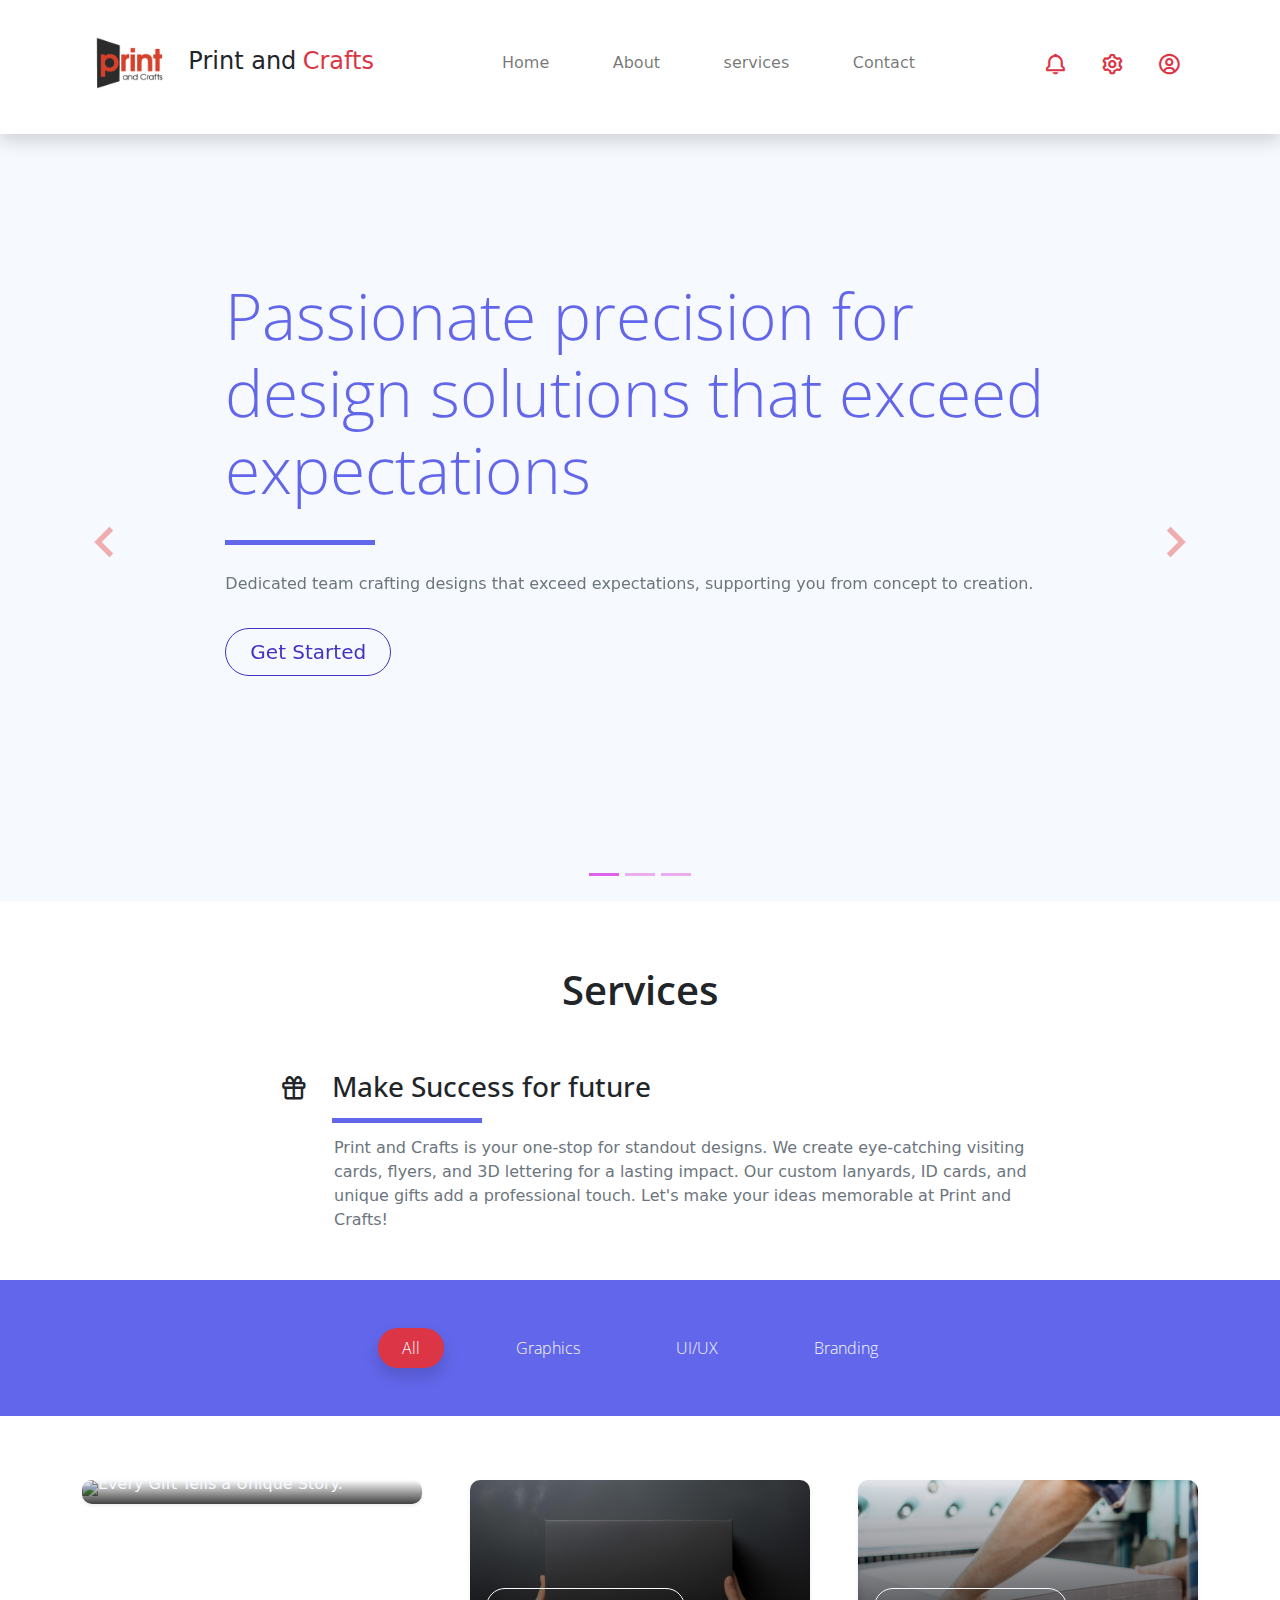
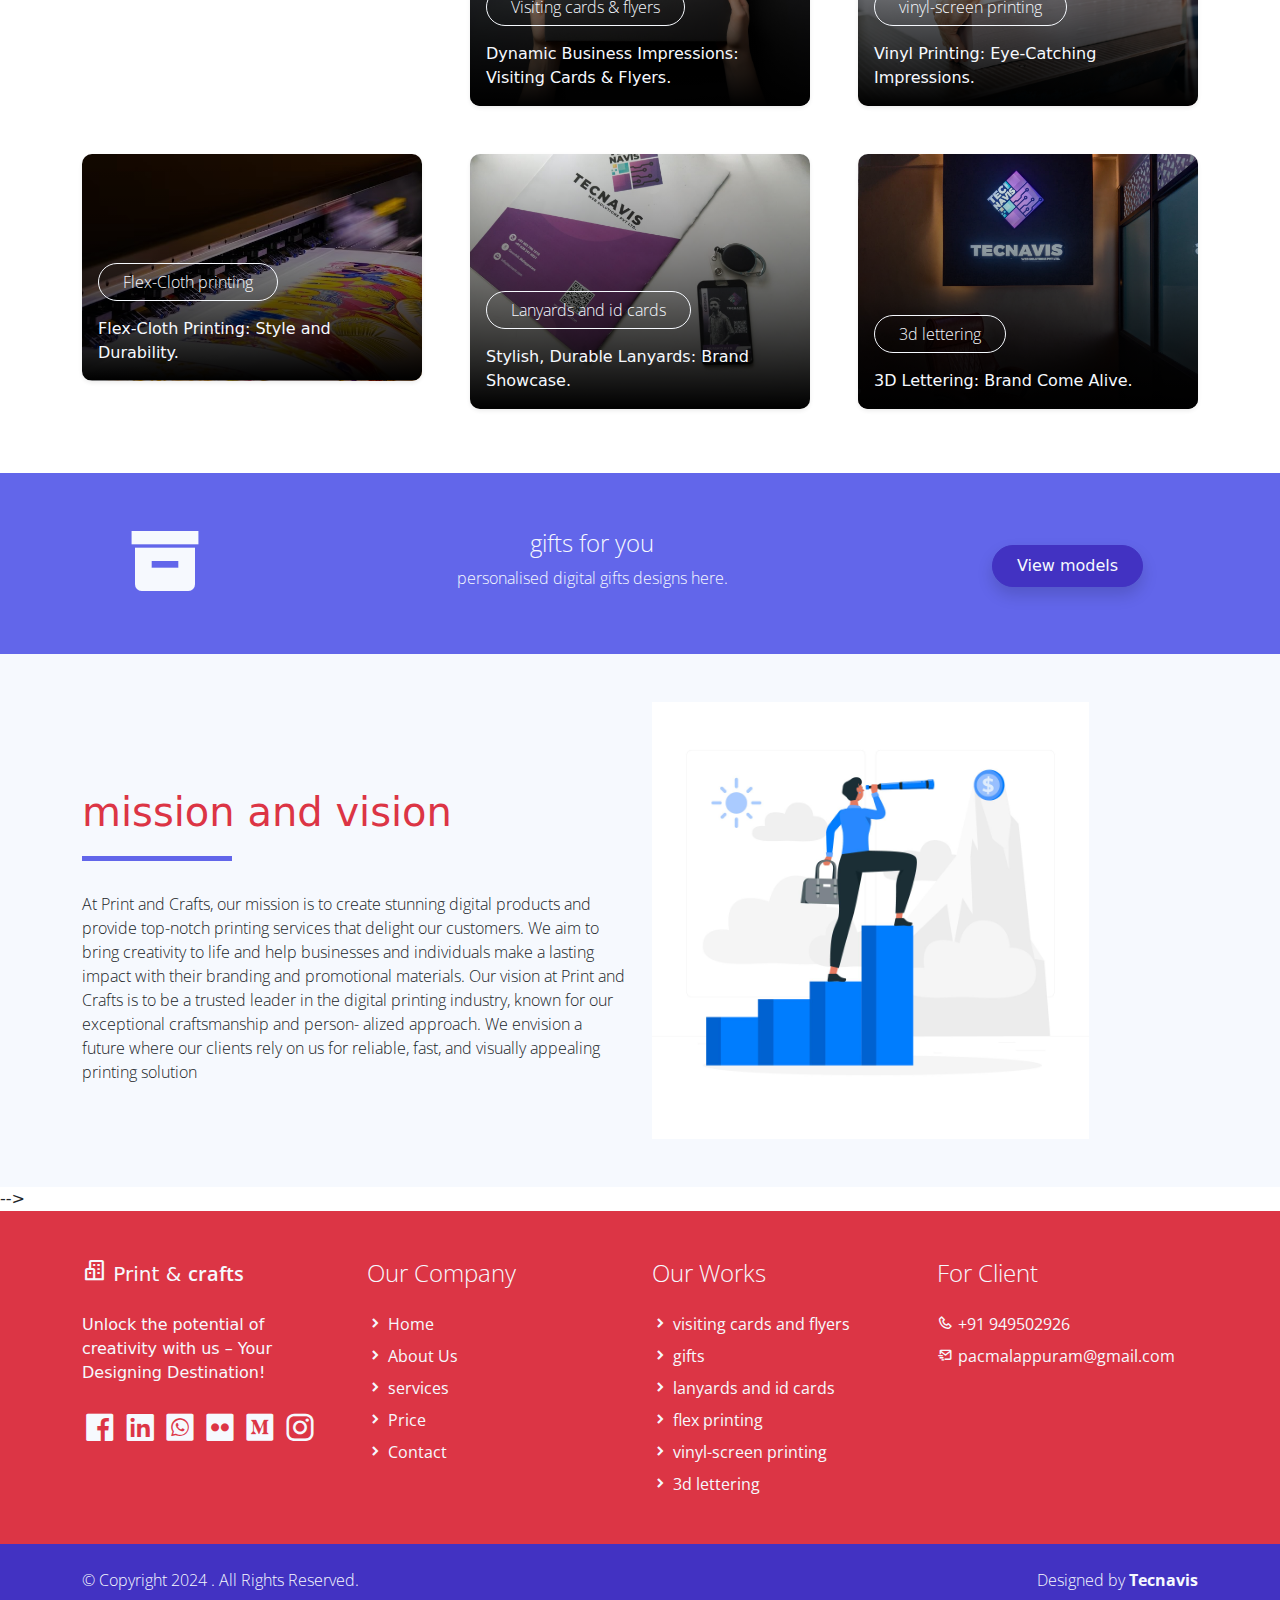
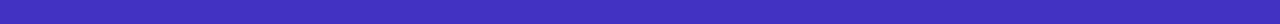
==== commit 32020551: "editz" ====
--- a/Purple.Buzz/Purple.Buzz/templatemo_561_purple_buzz/index.html
+++ b/Purple.Buzz/Purple.Buzz/templatemo_561_purple_buzz/index.html
@@ -186,17 +186,20 @@
         <div class="row gx-5 gx-sm-3 gx-lg-5 gy-lg-5 gy-3 pb-3 projects">
 
             <!-- Start Recent Work -->
-            <div class="col-xl-4 col-md-4 col-sm-6 project ui branding">
-                <a href="#" class="service-work card border-0 text-white shadow-sm overflow-hidden mx-5 m-sm-0">
-                    <img src="assets/img/young-woman-with-coffee-gift-box-front-laptop.jpg" alt="">
-                    <div class="service-work-vertical card-img-overlay d-flex align-items-end">
-                        <div class="service-work-content text-left text-light">
-                            <span class="btn btn-outline-light rounded-pill lg-3 px-lg-4 light-300 mb-5">personalised gifts</span>
-                            <p class="card-text  mb-3">personalised digital gifts</p>
-                        </div>
-                    </div>
-                </a>
-            </div><!-- End Recent Work -->
+            <div class="col-xl-4 col-md-4 col-sm-6 project ui graphic">
+                <a href="#" class="service-work card border-0 text-white shadow-sm overflow-hidden mx-5 m-sm-0">
+                    <img class="card-img" src="./assets/img/portrait-smiling-woman-giving-christmas-gift-box-with-purple-ribbon.jpg" alt="Card image">
+                    <div class="service-work-vertical card-img-overlay d-flex align-items-end">
+                        <div class="service-work-content text-left text-light">
+                            <span class="btn btn-outline-light rounded-pill mb-lg-3 px-lg-4 light-300">Personalised Gifts</span>
+                            <p class="card-text">
+                                Unwrap the Extraordinary: Where Every Gift Tells a Unique Story.</p>
+                        </div>
+                    </div>
+                </a>
+            </div>
+            
+            <!-- End Recent Work -->
 
             <!-- Start Recent Work -->
             <div class="col-xl-4 col-md-4 col-sm-6 project ui graphic">
@@ -209,10 +212,11 @@
                         </div>
                     </div>
                 </a>
-            </div><!-- End Recent Work -->
-
-            <!-- Start Recent Work -->
-          ?><!-- End Recent Work -->
+            </div>
+            <!-- End Recent Work -->
+
+            <!-- Start Recent Work -->
+            <!-- End Recent Work -->
 
             <!-- Start Recent Work -->
             <div class="col-xl-4 col-md-4 col-sm-6 project ui graphic">
@@ -243,7 +247,7 @@
             <!-- Start Recent Work -->
             <div class="col-xl-4 col-md-4 col-sm-6 project branding">
                 <a href="#" class="service-work card border-0 text-white shadow-sm overflow-hidden mx-5 m-sm-0">
-                    <img class="card-img" src="assets/img/scenery-designers-work.jpg" alt="Card image">
+                    <img class="card-img" src="./assets/img/WhatsApp Image 2024-01-29 at 11.21.22 AM.jpeg" alt="Card image">
                     <div class="service-work-vertical card-img-overlay d-flex align-items-end">
                         <div class="service-work-content text-left text-light">
                             <span class="btn btn-outline-light rounded-pill mb-lg-3 px-lg-4 light-300">Flex-Cloth printing</span>
@@ -256,7 +260,7 @@
             <!-- Start Recent Work -->
             <div class="col-xl-4 col-md-4 col-sm-6 project branding">
                 <a href="#" class="service-work card border-0 text-white shadow-sm overflow-hidden mx-5 m-sm-0">
-                    <img class="card-img" src="assets/img/five-card-badges-with-ropes-wooden-table.jpg" alt="Card image">
+                    <img class="card-img" src="assets/img/id card.jpeg" alt="Card image">
                     <div class="service-work-vertical card-img-overlay d-flex align-items-end">
                         <div class="service-work-content text-left text-light">
                             <span class="btn btn-outline-light rounded-pill mb-lg-3 px-lg-4 light-300">Lanyards and id cards</span>
@@ -269,7 +273,7 @@
             <!-- Start Recent Work -->
             <div class="col-xl-4 col-md-4 col-sm-6 project ui graphic branding">
                 <a href="#" class="service-work card border-0 text-white shadow-sm overflow-hidden mx-5 m-sm-0">
-                    <img class="card-img" src="./assets/img/woman-working-office-using-printer.jpg" alt="Card image">
+                    <img class="card-img" src="./assets/img/3d lettering (1).jpeg" alt="Card image">
                     <div class="service-work-vertical card-img-overlay d-flex align-items-end">
                         <div class="service-work-content text-left text-light">
                             <span class="btn btn-outline-light rounded-pill mb-lg-3 px-lg-4 light-300">3d lettering</span>
@@ -415,7 +419,7 @@
 
             </div>
         </div>
-    </section> --> -->
+    </section> 
     <!-- End Recent Work -->
 
 
@@ -458,6 +462,11 @@
                         <li class="list-inline-item m-0">
                             <a class="text-light" target="_blank" href="https://www.medium.com/">
                                 <i class='bx bxl-medium-square bx-md' ></i>
+                            </a>
+                        </li>
+                        <li class="list-inline-item m-0">
+                            <a class="text-light" target="_blank" href="https://www.instagram.com/printandcrafts9495?igsh=MTloOHhqdGtsdGpubg==">
+                                <i class='bx bxl-instagram bx-md'></i>
                             </a>
                         </li>
                     </ul>
@@ -528,7 +537,7 @@
                 <div class="row pt-2">
                     <div class="col-lg-6 col-sm-12">
                         <p class="text-lg-start text-center text-light light-300">
-                            © Copyright 2021 Purple Buzz Company. All Rights Reserved.
+                            © Copyright 2024 . All Rights Reserved.
                         </p>
                     </div>
                     <div class="col-lg-6 col-sm-12">
